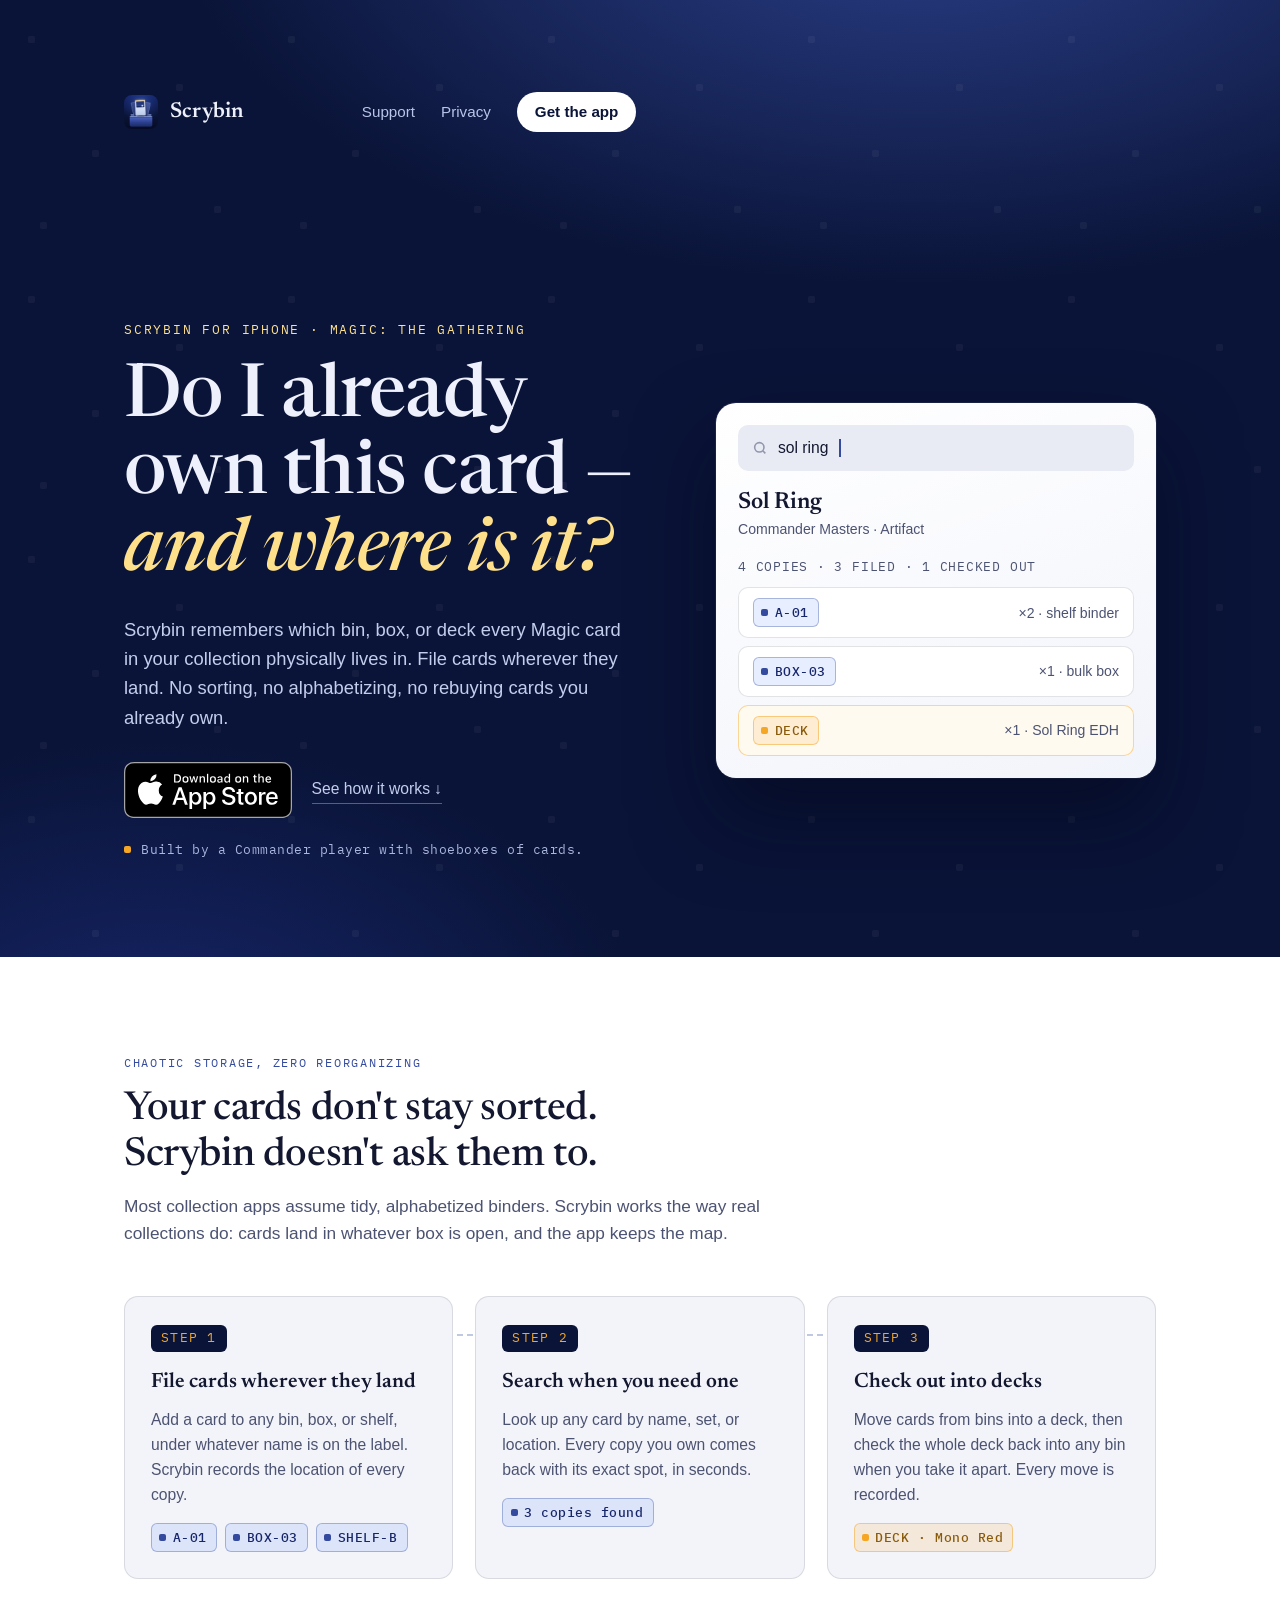
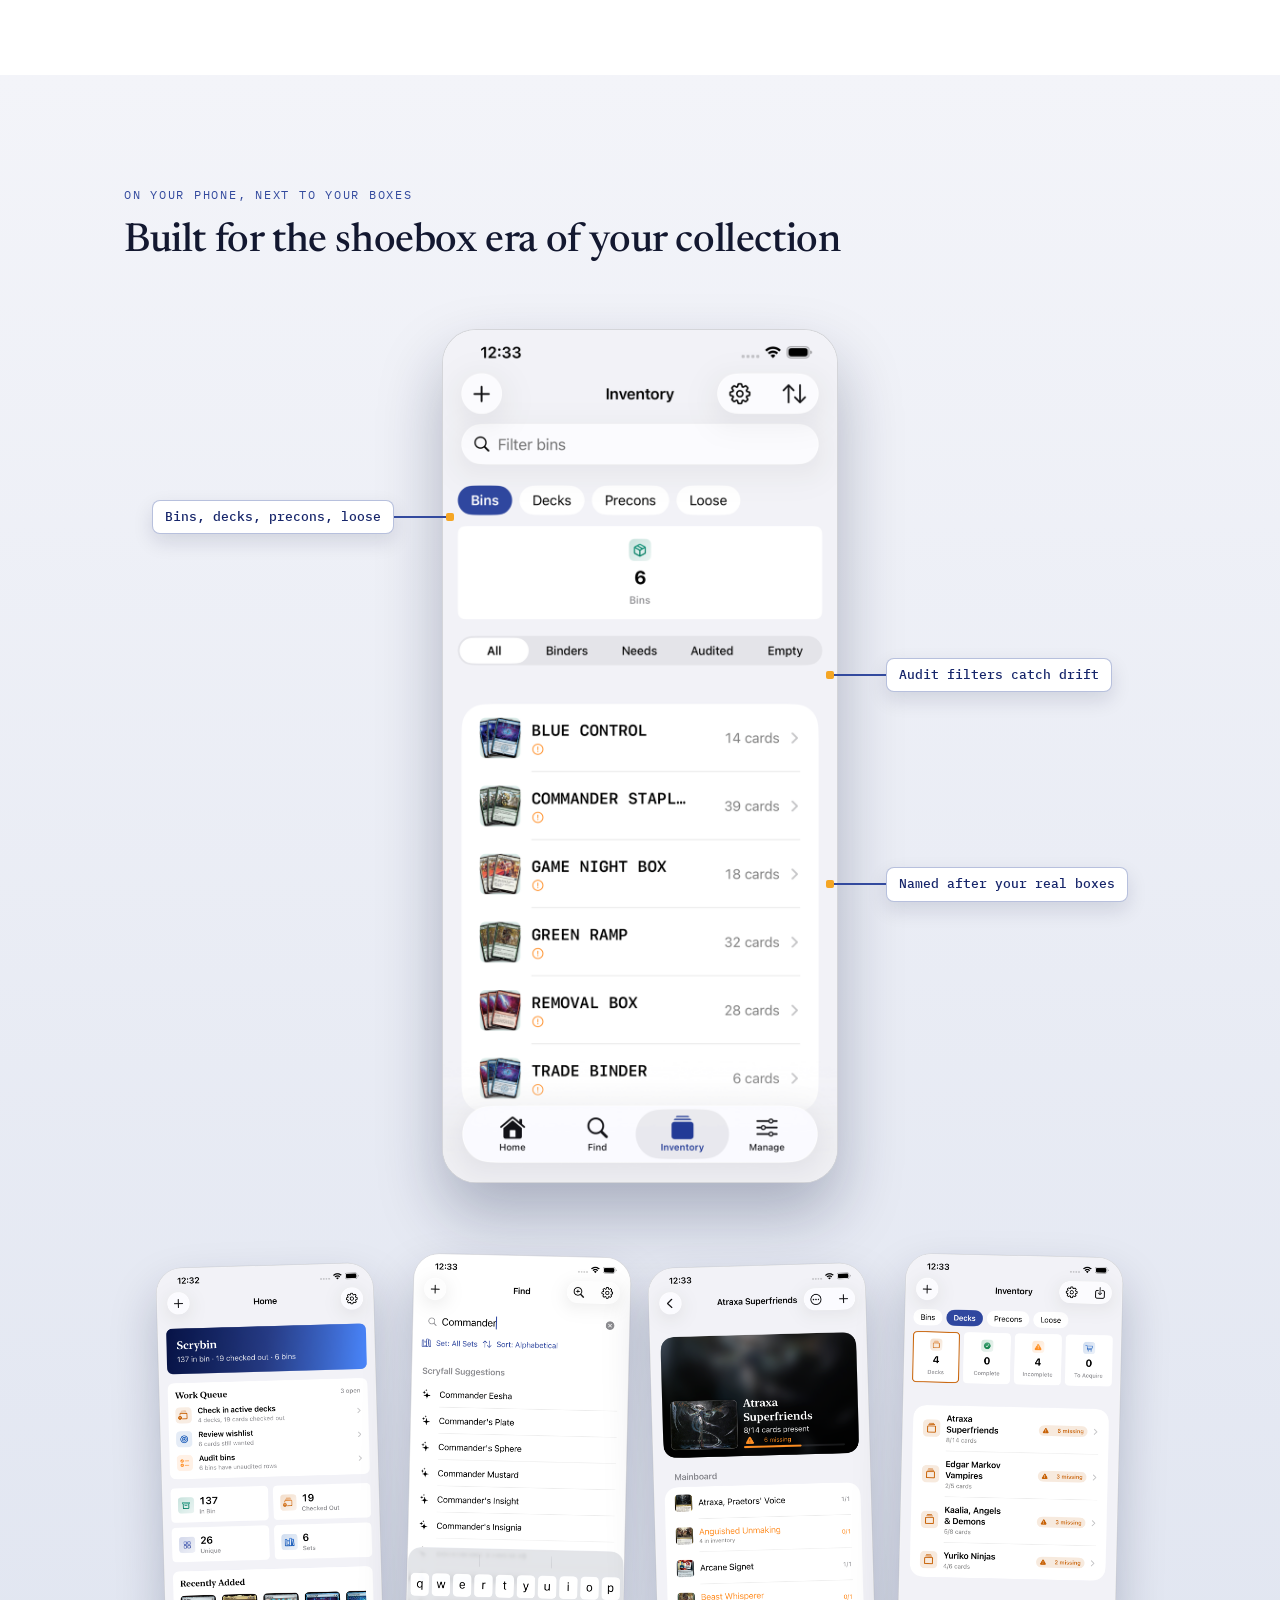
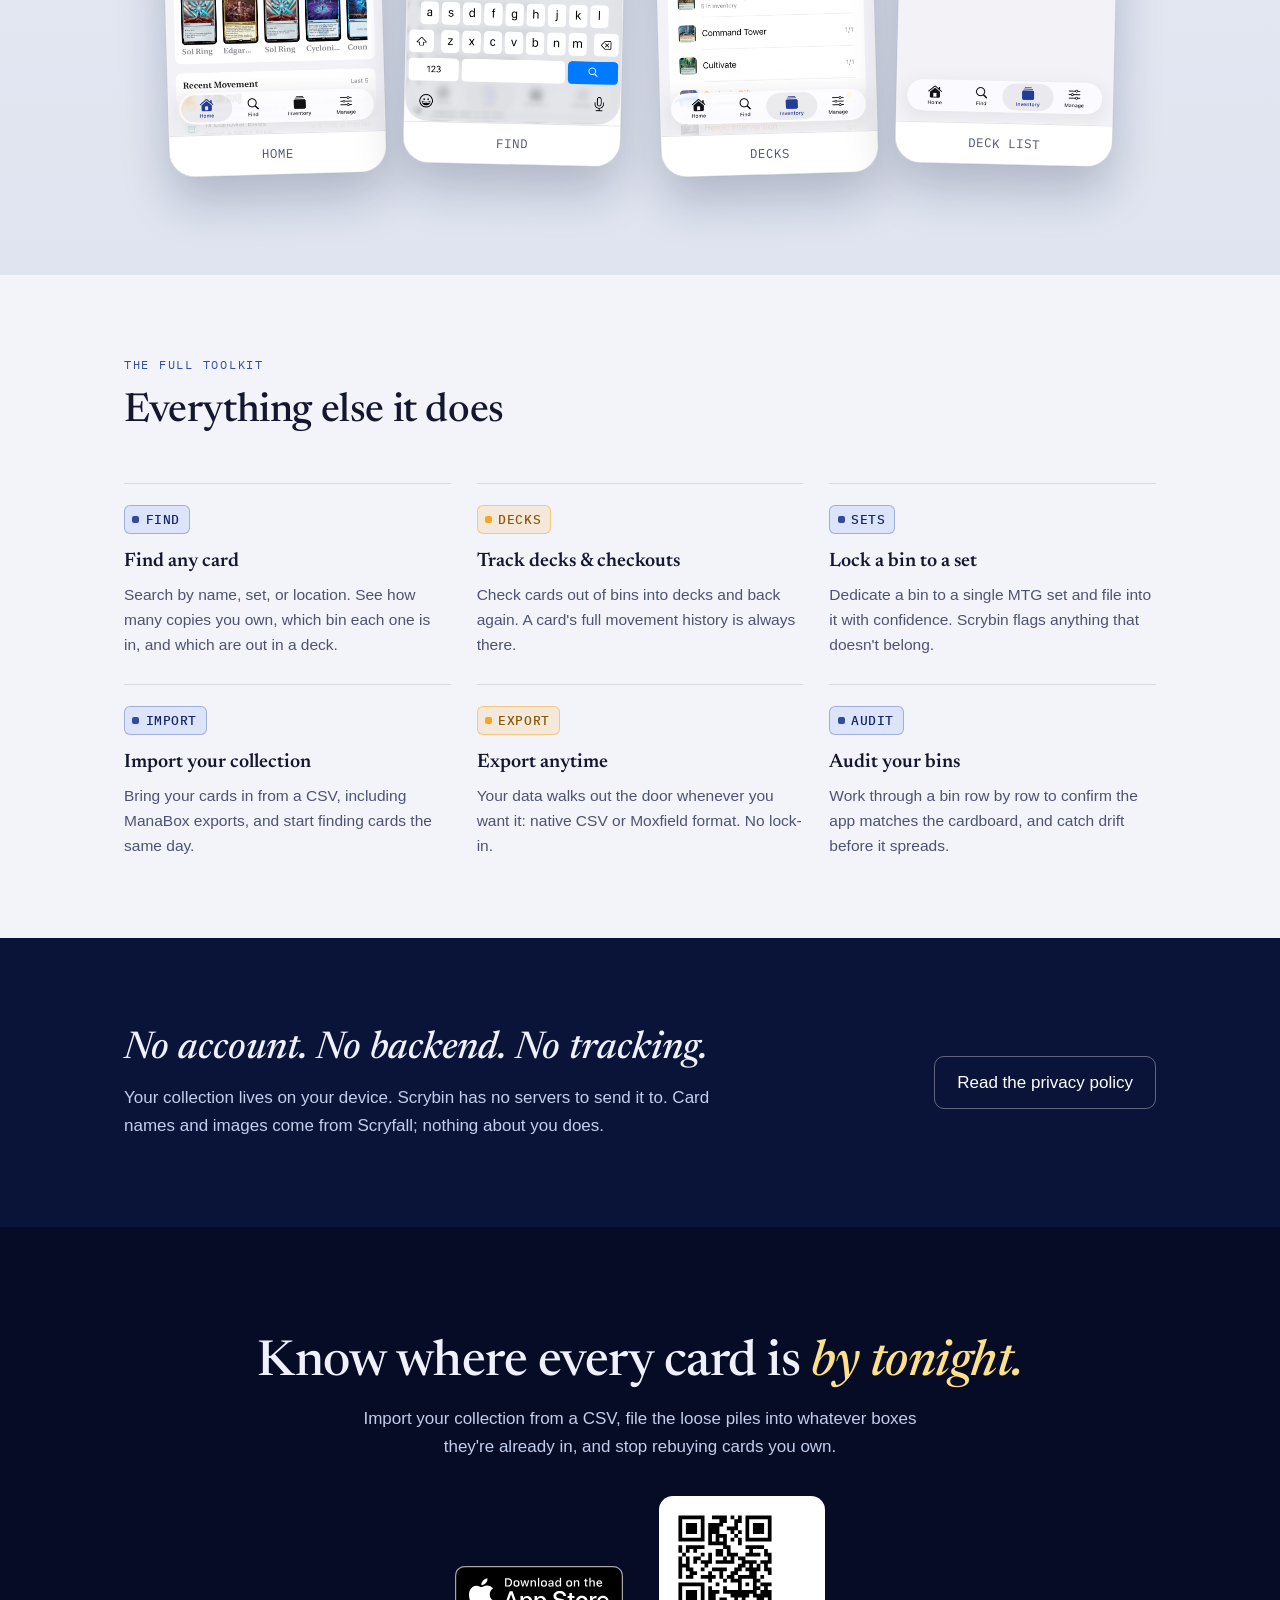
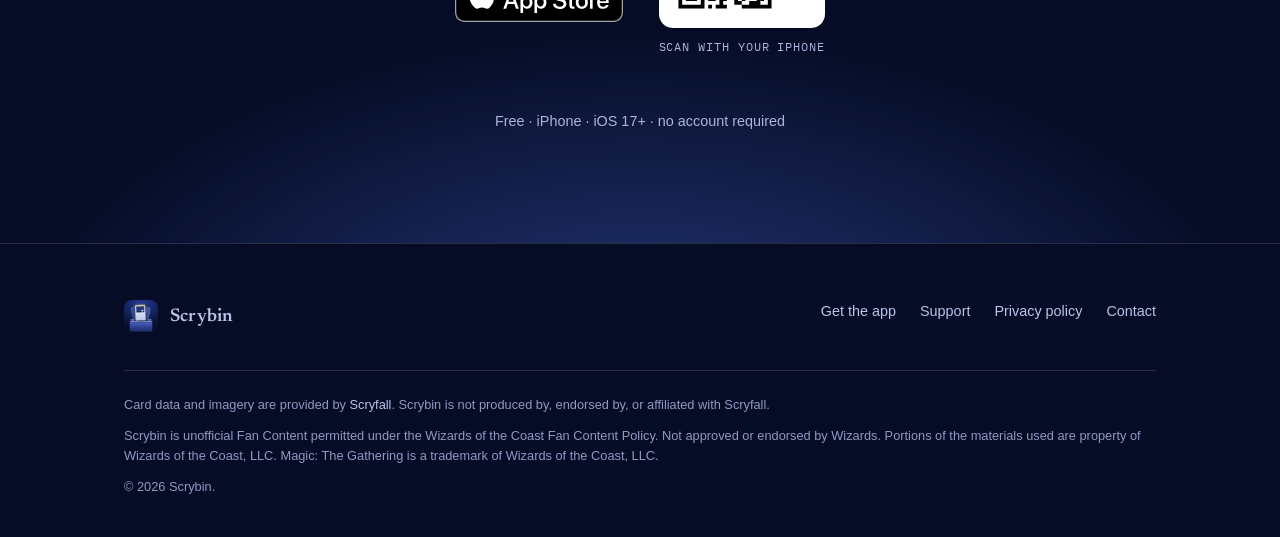
==== index.html @ 84d629f7 "Add Scrybin landing page, support FAQ, and privacy policy Static HTML/CSS Vercel site (cleanUrls). L" ====
<!doctype html>
<html lang="en">
<head>
  <meta charset="utf-8" />
  <meta name="viewport" content="width=device-width, initial-scale=1" />
  <title>Scrybin — Find every MTG card you own</title>
  <meta name="description" content="Scrybin remembers where every Magic: The Gathering card in your collection physically lives — even when your cards don't stay sorted. No account, no tracking." />
  <meta property="og:title" content="Scrybin — Find every MTG card you own" />
  <meta property="og:description" content="Scrybin tracks exactly which bin every Magic card lives in — and which are checked out in your decks." />
  <meta property="og:image" content="https://scrybin.app/assets/og-image.png" />
  <meta property="og:type" content="website" />
  <meta name="twitter:card" content="summary_large_image" />
  <link rel="icon" href="/assets/favicon-64.png" type="image/png" />
  <link rel="apple-touch-icon" href="/assets/apple-touch-icon.png" />
  <link rel="preconnect" href="https://fonts.googleapis.com" />
  <link rel="preconnect" href="https://fonts.gstatic.com" crossorigin />
  <link href="https://fonts.googleapis.com/css2?family=Newsreader:ital,opsz,wght@0,6..72,400..700;1,6..72,400..700&family=IBM+Plex+Mono:wght@500&display=swap" rel="stylesheet" />
  <link rel="stylesheet" href="/styles.css" />
</head>
<body>

<a class="skip-link" href="#main">Skip to content</a>

<header class="site-head hero on-navy">
  <div class="wrap">
    <nav class="nav" aria-label="Main">
      <a class="brand" href="/">
        <img src="/assets/apple-touch-icon.png" alt="" width="34" height="34" />
        <span>Scrybin</span>
      </a>
      <div class="nav-links">
        <a href="/support">Support</a>
        <a href="/privacy">Privacy</a>
        <a class="pill" href="#get">Get the app</a>
      </div>
    </nav>
  </div>

  <div class="wrap">
    <div>
      <p class="eyebrow">Scrybin for iPhone · Magic: The Gathering</p>
      <h1>Do I already own this card — <em>and where is it?</em></h1>
      <p class="lede">
        Scrybin remembers which bin, box, or deck every Magic card in your
        collection physically lives in. File cards wherever they land.
        No sorting, no alphabetizing, no rebuying cards you already own.
      </p>
      <div class="cta-row">
        <!-- TODO: point /app redirect in vercel.json at the real App Store URL once the Scrybin record is live -->
        <a class="appstore-badge" href="/app" aria-label="Download Scrybin on the App Store">
          <img src="/assets/appstore-badge.svg" alt="Download on the App Store" width="168" height="56" />
        </a>
        <a class="btn-ghost" href="#how-title">See how it works ↓</a>
      </div>
      <p class="credibility">Built by a Commander player with shoeboxes of cards.</p>
    </div>

    <div class="answer" role="img" aria-label="Example search result: Sol Ring, 4 copies — 2 in bin A-01, 1 in bin BOX-03, 1 checked out in the deck Sol Ring EDH">
      <div class="searchbar">
        <svg viewBox="0 0 24 24" fill="none" stroke="currentColor" stroke-width="2.4" aria-hidden="true"><circle cx="11" cy="11" r="7"/><path d="m20 20-3.8-3.8"/></svg>
        <span class="q">sol ring</span>
        <span class="caret" aria-hidden="true"></span>
      </div>
      <h2>Sol Ring</h2>
      <p class="setline">Commander Masters · Artifact</p>
      <p class="copies">4 copies · 3 filed · 1 checked out</p>
      <ul>
        <li><span class="chip">A-01</span> <span class="where">×2 · shelf binder</span></li>
        <li><span class="chip">BOX-03</span> <span class="where">×1 · bulk box</span></li>
        <li class="deck"><span class="chip gold">DECK</span> <span class="where">×1 · Sol Ring EDH</span></li>
      </ul>
    </div>
  </div>
</header>

<main id="main">
  <section class="how" aria-labelledby="how-title">
    <div class="wrap">
      <p class="kicker">Chaotic storage, zero reorganizing</p>
      <h2 class="title" id="how-title">Your cards don't stay sorted. Scrybin doesn't ask them to.</h2>
      <p class="section-lede">
        Most collection apps assume tidy, alphabetized binders. Scrybin works the
        way real collections do: cards land in whatever box is open, and the app
        keeps the map.
      </p>
      <div class="steps">
        <div class="step">
          <span class="n">STEP 1</span>
          <h3>File cards wherever they land</h3>
          <p>Add a card to any bin, box, or shelf, under whatever name is on the label. Scrybin records the location of every copy.</p>
          <div class="chips"><span class="chip">A-01</span> <span class="chip">BOX-03</span> <span class="chip">SHELF-B</span></div>
        </div>
        <div class="step">
          <span class="n">STEP 2</span>
          <h3>Search when you need one</h3>
          <p>Look up any card by name, set, or location. Every copy you own comes back with its exact spot, in seconds.</p>
          <div class="chips"><span class="chip">3 copies found</span></div>
        </div>
        <div class="step">
          <span class="n">STEP 3</span>
          <h3>Check out into decks</h3>
          <p>Move cards from bins into a deck, then check the whole deck back into any bin when you take it apart. Every move is recorded.</p>
          <div class="chips"><span class="chip gold">DECK · Mono Red</span></div>
        </div>
      </div>
    </div>
  </section>

  <section class="screens" aria-labelledby="screens-title">
    <div class="wrap">
      <p class="kicker">On your phone, next to your boxes</p>
      <h2 class="title" id="screens-title">Built for the shoebox era of your collection</h2>
      <div class="stage">
        <div class="stage-phone">
          <img src="/assets/screenshots/02-bins.png" alt="Scrybin inventory screen listing bins named Blue Control, Commander Staples, Game Night Box, Green Ramp, Removal Box, and Trade Binder, each with its card count" width="828" height="1791" />
          <div class="callout left" style="top: 20%" aria-hidden="true">
            <span class="tag">Bins, decks, precons, loose</span>
            <span class="line"></span>
          </div>
          <div class="callout right" style="top: 38.5%" aria-hidden="true">
            <span class="line"></span>
            <span class="tag">Audit filters catch drift</span>
          </div>
          <div class="callout right" style="top: 63%" aria-hidden="true">
            <span class="line"></span>
            <span class="tag">Named after your real boxes</span>
          </div>
        </div>
      </div>
      <div class="shelf">
        <figure class="shot">
          <img src="/assets/screenshots/01-home.png" alt="Scrybin home screen showing collection totals, a work queue, and recently added cards" loading="lazy" width="828" height="1791" />
          <figcaption>Home</figcaption>
        </figure>
        <figure class="shot">
          <img src="/assets/screenshots/05-search.png" alt="Card search with instant Scryfall suggestions" loading="lazy" width="828" height="1791" />
          <figcaption>Find</figcaption>
        </figure>
        <figure class="shot">
          <img src="/assets/screenshots/04-deck-detail.png" alt="Deck detail showing which cards are checked out and which are still in bins" loading="lazy" width="828" height="1791" />
          <figcaption>Decks</figcaption>
        </figure>
        <figure class="shot">
          <img src="/assets/screenshots/03-decks.png" alt="Deck list with card counts and completion" loading="lazy" width="828" height="1791" />
          <figcaption>Deck list</figcaption>
        </figure>
      </div>
      <p class="swipe-hint" aria-hidden="true">swipe →</p>
    </div>
  </section>

  <section class="toolkit" aria-labelledby="features-title">
    <div class="wrap">
      <p class="kicker">The full toolkit</p>
      <h2 class="title" id="features-title">Everything else it does</h2>
      <div class="features">
        <div class="feature">
          <span class="chip">FIND</span>
          <h3>Find any card</h3>
          <p>Search by name, set, or location. See how many copies you own, which bin each one is in, and which are out in a deck.</p>
        </div>
        <div class="feature">
          <span class="chip gold">DECKS</span>
          <h3>Track decks &amp; checkouts</h3>
          <p>Check cards out of bins into decks and back again. A card's full movement history is always there.</p>
        </div>
        <div class="feature">
          <span class="chip">SETS</span>
          <h3>Lock a bin to a set</h3>
          <p>Dedicate a bin to a single MTG set and file into it with confidence. Scrybin flags anything that doesn't belong.</p>
        </div>
        <div class="feature">
          <span class="chip">IMPORT</span>
          <h3>Import your collection</h3>
          <p>Bring your cards in from a CSV, including ManaBox exports, and start finding cards the same day.</p>
        </div>
        <div class="feature">
          <span class="chip gold">EXPORT</span>
          <h3>Export anytime</h3>
          <p>Your data walks out the door whenever you want it: native CSV or Moxfield format. No lock-in.</p>
        </div>
        <div class="feature">
          <span class="chip">AUDIT</span>
          <h3>Audit your bins</h3>
          <p>Work through a bin row by row to confirm the app matches the cardboard, and catch drift before it spreads.</p>
        </div>
      </div>
    </div>
  </section>

  <section class="privacy-band on-navy" aria-labelledby="privacy-title">
    <div class="wrap inner">
      <div>
        <h2 id="privacy-title">No account. No backend. No tracking.</h2>
        <p>
          Your collection lives on your device. Scrybin has no servers to send it
          to. Card names and images come from Scryfall; nothing about you does.
        </p>
      </div>
      <a class="button" href="/privacy">Read the privacy policy</a>
    </div>
  </section>

  <section class="get on-navy" id="get" aria-labelledby="get-title">
    <div class="wrap">
      <h2 id="get-title">Know where every card is <em>by tonight.</em></h2>
      <p>Import your collection from a CSV, file the loose piles into whatever boxes they're already in, and stop rebuying cards you own.</p>
      <div class="actions">
        <a class="appstore-badge" href="/app" aria-label="Download Scrybin on the App Store">
          <img src="/assets/appstore-badge.svg" alt="Download on the App Store" width="168" height="56" />
        </a>
        <div class="qr-wrap">
          <div class="qr"><img src="/assets/qr-app.svg" alt="QR code linking to Scrybin on the App Store" width="108" height="108" /></div>
          <p class="qr-caption">Scan with your iPhone</p>
        </div>
      </div>
      <span class="cta-note">Free · iPhone · iOS&nbsp;17+ · no account required</span>
    </div>
  </section>
</main>

<footer class="site-foot">
  <div class="wrap">
    <div class="cols">
      <a class="brand" href="/">
        <img src="/assets/apple-touch-icon.png" alt="" width="28" height="28" />
        <span>Scrybin</span>
      </a>
      <nav aria-label="Footer">
        <a href="#get">Get the app</a>
        <a href="/support">Support</a>
        <a href="/privacy">Privacy policy</a>
        <a href="mailto:solomon@devsdecide.com">Contact</a>
      </nav>
    </div>
    <div class="fineprint">
      <p>Card data and imagery are provided by <a href="https://scryfall.com">Scryfall</a>. Scrybin is not produced by, endorsed by, or affiliated with Scryfall.</p>
      <p>Scrybin is unofficial Fan Content permitted under the Wizards of the Coast Fan Content Policy. Not approved or endorsed by Wizards. Portions of the materials used are property of Wizards of the Coast, LLC. Magic: The Gathering is a trademark of Wizards of the Coast, LLC.</p>
      <p>© 2026 Scrybin.</p>
    </div>
  </div>
</footer>

</body>
</html>
---- styles.css ----
/* Scrybin — scrybin.app
   Palette from the app's ChaosTheme.Brand: navy field, indigo→glow sweep, one gold accent. */

:root {
  --navy: #0a1438;
  --navy-deep: #060c26;
  --indigo: #17266b;
  --blue: #334a9e;
  --glow: #4d87ff;
  --gold: #f5a624;
  --gold-light: #ffe08a;
  --paper: #f3f4f9;
  --card: #ffffff;
  --ink: #131830;
  --ink-soft: #4c5372;
  --hairline: rgba(19, 24, 48, 0.12);
  --hairline-light: rgba(255, 255, 255, 0.14);

  --serif: "Newsreader", "New York", ui-serif, Georgia, serif;
  --sans: -apple-system, BlinkMacSystemFont, "SF Pro Text", "Segoe UI", Roboto, Helvetica, Arial, sans-serif;
  --mono: "IBM Plex Mono", ui-monospace, "SF Mono", Menlo, monospace;

  --radius: 14px;
  --max: 1080px;
}

* { margin: 0; padding: 0; box-sizing: border-box; }

html { scroll-behavior: smooth; }

body {
  font-family: var(--sans);
  color: var(--ink);
  background: var(--paper);
  line-height: 1.6;
  font-size: 17px;
  -webkit-font-smoothing: antialiased;
  text-rendering: optimizeLegibility;
}

img { max-width: 100%; display: block; }

a { color: var(--blue); text-decoration-thickness: 1px; text-underline-offset: 3px; }
a:hover { color: var(--indigo); }

:focus-visible {
  outline: 3px solid var(--glow);
  outline-offset: 2px;
  border-radius: 4px;
}

.wrap { max-width: var(--max); margin: 0 auto; padding: 0 24px; }

.skip-link {
  position: absolute;
  left: -9999px;
  top: 12px;
  z-index: 100;
  background: #fff;
  color: var(--navy);
  padding: 10px 18px;
  border-radius: 8px;
  font-weight: 600;
}
.skip-link:focus { left: 12px; }

/* ---------- The bin chip: Scrybin's signature mark ---------- */

.chip {
  display: inline-flex;
  align-items: center;
  gap: 0.5em;
  font-family: var(--mono);
  font-size: 0.82rem;
  font-weight: 500;
  letter-spacing: 0.04em;
  padding: 0.22em 0.7em 0.22em 0.55em;
  border-radius: 6px;
  background: rgba(77, 135, 255, 0.14);
  color: var(--indigo);
  border: 1px solid rgba(51, 74, 158, 0.35);
  white-space: nowrap;
}
.chip::before {
  content: "";
  width: 7px; height: 7px;
  border-radius: 2px;
  background: var(--blue);
  flex: none;
}
.chip.gold {
  background: rgba(245, 166, 36, 0.14);
  color: #8a5a0a;
  border-color: rgba(245, 166, 36, 0.5);
}
.chip.gold::before { background: var(--gold); }

.on-navy .chip {
  background: rgba(77, 135, 255, 0.18);
  color: #c7d7ff;
  border-color: rgba(122, 160, 255, 0.4);
}
.on-navy .chip::before { background: var(--glow); }
.on-navy .chip.gold {
  background: rgba(245, 166, 36, 0.16);
  color: var(--gold-light);
  border-color: rgba(245, 166, 36, 0.45);
}
.on-navy .chip.gold::before { background: var(--gold); }

/* The answer card is a light surface inside the navy hero — restore the light-surface chip variant */
.answer .chip {
  background: rgba(77, 135, 255, 0.14);
  color: var(--indigo);
  border-color: rgba(51, 74, 158, 0.35);
}
.answer .chip::before { background: var(--blue); }
.answer .chip.gold {
  background: rgba(245, 166, 36, 0.14);
  color: #8a5a0a;
  border-color: rgba(245, 166, 36, 0.5);
}
.answer .chip.gold::before { background: var(--gold); }

/* ---------- Header / nav ---------- */

.site-head {
  background: var(--navy);
  color: #eef1fb;
}
.site-head .nav {
  display: flex;
  align-items: center;
  justify-content: space-between;
  padding: 20px 0;
}
.brand {
  display: inline-flex;
  align-items: center;
  gap: 12px;
  text-decoration: none;
  color: #eef1fb;
}
.brand img { width: 34px; height: 34px; border-radius: 8px; }
.brand span {
  font-family: var(--serif);
  font-size: 1.35rem;
  font-weight: 600;
  letter-spacing: 0.01em;
}
.nav-links { display: flex; gap: 26px; align-items: center; }
.nav-links a {
  color: #b9c4e8;
  text-decoration: none;
  font-size: 0.95rem;
}
.nav-links a:hover, .nav-links a[aria-current="page"] { color: #ffffff; }
.nav-links a.pill {
  color: var(--navy);
  background: #fff;
  padding: 8px 18px;
  border-radius: 999px;
  font-weight: 600;
  transition: transform 0.15s ease;
}
.nav-links a.pill:hover { color: var(--navy); transform: translateY(-1px); }

/* ---------- Hero ---------- */

.hero {
  /* the icon's chip-mark scattered as a faint field, denser toward the answer card */
  background-image:
    url("data:image/svg+xml,%3Csvg xmlns='http://www.w3.org/2000/svg' width='260' height='260'%3E%3Cg fill='%23ffffff' fill-opacity='0.045'%3E%3Crect x='28' y='36' width='7' height='7' rx='2'/%3E%3Crect x='176' y='84' width='7' height='7' rx='2'/%3E%3Crect x='92' y='150' width='7' height='7' rx='2'/%3E%3Crect x='214' y='206' width='7' height='7' rx='2'/%3E%3Crect x='40' y='222' width='7' height='7' rx='2'/%3E%3C/g%3E%3C/svg%3E"),
    radial-gradient(1100px 560px at 72% -10%, rgba(51, 74, 158, 0.8), transparent 68%),
    radial-gradient(700px 420px at 12% 108%, rgba(23, 38, 107, 0.9), transparent 70%);
  background-color: var(--navy);
  color: #eef1fb;
  overflow: hidden;
  position: relative;
}
.hero .wrap {
  display: grid;
  grid-template-columns: minmax(0, 1.05fr) minmax(0, 0.95fr);
  gap: 56px;
  align-items: center;
  padding-top: 72px;
  padding-bottom: 96px;
}

.hero .eyebrow {
  font-family: var(--mono);
  font-size: 0.8rem;
  letter-spacing: 0.14em;
  text-transform: uppercase;
  color: var(--gold-light);
  margin-bottom: 20px;
}
.hero h1 {
  font-family: var(--serif);
  font-weight: 500;
  font-size: clamp(2.6rem, 5.8vw, 4.6rem);
  line-height: 1.05;
  letter-spacing: -0.01em;
  margin-bottom: 22px;
  text-wrap: balance;
}
.hero h1 em {
  font-style: italic;
  color: var(--gold-light);
}
.hero .lede {
  font-size: 1.15rem;
  color: #c3cdec;
  max-width: 34em;
  margin-bottom: 30px;
}
.hero .cta-row { display: flex; align-items: center; gap: 20px; flex-wrap: wrap; }

.appstore-badge { display: inline-block; line-height: 0; }
.appstore-badge img {
  height: 56px;
  width: auto;
  transition: transform 0.15s ease;
}
.appstore-badge:hover img { transform: translateY(-1px); }

.btn-ghost {
  color: #c3cdec;
  text-decoration: none;
  font-size: 0.98rem;
  border-bottom: 1px solid rgba(195, 205, 236, 0.4);
  padding-bottom: 2px;
}
.btn-ghost:hover { color: #fff; border-bottom-color: #fff; }

.cta-note { font-size: 0.9rem; color: #aab6dd; }
.credibility {
  font-family: var(--mono);
  font-size: 0.8rem;
  letter-spacing: 0.04em;
  color: #aab6dd;
  margin-top: 22px;
}
.credibility::before {
  content: "";
  display: inline-block;
  width: 7px; height: 7px;
  border-radius: 2px;
  background: var(--gold);
  margin-right: 10px;
  vertical-align: 1px;
}

/* The answer card — a search result, the app's one job made literal */

.answer {
  background: linear-gradient(160deg, #ffffff, #f2f4fb);
  color: var(--ink);
  border-radius: 20px;
  padding: 22px;
  box-shadow:
    0 40px 80px rgba(4, 8, 28, 0.55),
    0 0 0 1px rgba(255, 255, 255, 0.08);
  max-width: 440px;
  justify-self: end;
  width: 100%;
}
.answer .searchbar {
  display: flex;
  align-items: center;
  gap: 10px;
  background: #e8ebf4;
  border-radius: 10px;
  padding: 10px 14px;
  font-size: 0.98rem;
  color: var(--ink-soft);
  margin-bottom: 18px;
}
.answer .searchbar svg { width: 16px; height: 16px; flex: none; opacity: 0.55; }
.answer .searchbar .q { color: var(--ink); font-weight: 500; }
.answer .searchbar .caret {
  width: 2px; height: 1.1em;
  background: var(--blue);
}

.answer h2 {
  font-family: var(--serif);
  font-size: 1.45rem;
  font-weight: 600;
  line-height: 1.2;
}
.answer .setline {
  font-size: 0.88rem;
  color: var(--ink-soft);
  margin: 2px 0 16px;
}
.answer .copies {
  font-family: var(--mono);
  font-size: 0.8rem;
  letter-spacing: 0.06em;
  text-transform: uppercase;
  color: var(--ink-soft);
  margin-bottom: 10px;
}
.answer ul { list-style: none; display: grid; gap: 8px; }
.answer li {
  display: flex;
  align-items: center;
  justify-content: space-between;
  gap: 12px;
  background: #ffffff;
  border: 1px solid var(--hairline);
  border-radius: 10px;
  padding: 10px 14px;
  font-size: 0.95rem;
}
.answer li .where { color: var(--ink-soft); font-size: 0.88rem; }
.answer li.deck { border-color: rgba(245, 166, 36, 0.45); background: #fffaf0; }

/* the 2-second demo: type the query, then the results settle in */
@media (prefers-reduced-motion: no-preference) {
  .answer .searchbar .q {
    display: inline-block;
    overflow: hidden;
    white-space: nowrap;
    max-width: 8ch;
    animation: type 0.8s steps(8) 0.2s both;
  }
  @keyframes type { from { max-width: 0; } to { max-width: 8ch; } }

  .answer .searchbar .caret { animation: blink 1.1s steps(1) infinite; }
  @keyframes blink { 50% { opacity: 0; } }

  .answer > h2, .answer > .setline, .answer > .copies {
    opacity: 0;
    animation: settle 0.4s ease 1s forwards;
  }
  .answer li {
    opacity: 0;
    transform: translateY(10px);
    animation: settle 0.5s ease forwards;
  }
  .answer li:nth-child(1) { animation-delay: 1.15s; }
  .answer li:nth-child(2) { animation-delay: 1.3s; }
  .answer li:nth-child(3) { animation-delay: 1.45s; }
  @keyframes settle { to { opacity: 1; transform: none; } }
}

/* ---------- Sections ---------- */

section { padding: 88px 0; }

.kicker {
  font-family: var(--mono);
  font-size: 0.78rem;
  letter-spacing: 0.14em;
  text-transform: uppercase;
  color: var(--blue);
  margin-bottom: 14px;
}
h2.title {
  font-family: var(--serif);
  font-weight: 500;
  font-size: clamp(1.8rem, 3.6vw, 2.5rem);
  line-height: 1.15;
  letter-spacing: -0.01em;
  max-width: 22em;
  text-wrap: balance;
}
.section-lede {
  margin-top: 14px;
  color: var(--ink-soft);
  max-width: 38em;
  font-size: 1.08rem;
}

/* How it works — a real sequence, so it earns its numbers */

.how { background: #ffffff; padding: 96px 0; }

.steps {
  display: grid;
  grid-template-columns: repeat(3, 1fr);
  gap: 22px;
  margin-top: 48px;
  position: relative;
}
/* the thread that connects the sequence */
.steps::before {
  content: "";
  position: absolute;
  top: 38px;
  left: 8%;
  right: 8%;
  border-top: 2px dashed rgba(51, 74, 158, 0.3);
}
.step {
  background: var(--paper);
  border: 1px solid var(--hairline);
  border-radius: var(--radius);
  padding: 26px;
  position: relative;
}
.step .n {
  font-family: var(--mono);
  font-size: 0.8rem;
  color: var(--gold);
  letter-spacing: 0.1em;
  display: inline-block;
  margin-bottom: 14px;
  background: var(--navy);
  padding: 3px 10px;
  border-radius: 6px;
}
.step h3 {
  font-family: var(--serif);
  font-size: 1.3rem;
  font-weight: 600;
  margin-bottom: 8px;
}
.step p { color: var(--ink-soft); font-size: 0.98rem; }
.step .chips { display: flex; gap: 8px; flex-wrap: wrap; margin-top: 16px; }

/* Screens — one legible, annotated proof shot; the rest strewn like a real table */

.screens {
  background: linear-gradient(180deg, var(--paper), #dfe4f0);
  padding: 110px 0;
}

.stage {
  display: flex;
  justify-content: center;
  margin-top: 64px;
}
.stage-phone {
  position: relative;
  width: 396px;
  max-width: 100%;
  flex: none;
}
.stage-phone > img {
  width: 100%;
  height: auto;
  border-radius: 34px;
  border: 1px solid rgba(19, 24, 48, 0.18);
  box-shadow: 0 32px 64px rgba(10, 20, 56, 0.28);
  background: #fff;
}
.callout {
  position: absolute;
  display: flex;
  align-items: center;
  font-family: var(--mono);
  font-size: 0.8rem;
  font-weight: 500;
  color: var(--indigo);
  white-space: nowrap;
}
.callout .line {
  width: 56px;
  border-top: 2px solid var(--blue);
  position: relative;
  flex: none;
}
.callout .line::before {
  content: "";
  position: absolute;
  top: -5px;
  width: 8px; height: 8px;
  border-radius: 2px;
  background: var(--gold);
}
.callout .tag {
  background: #fff;
  border: 1px solid rgba(51, 74, 158, 0.35);
  border-radius: 8px;
  padding: 6px 12px;
  box-shadow: 0 8px 20px rgba(10, 20, 56, 0.12);
}
.callout.left { right: 100%; margin-right: -8px; flex-direction: row; }
.callout.left .line { order: 2; }
.callout.left .line::before { right: -4px; }
.callout.left .tag { order: 1; }
.callout.right { left: 100%; margin-left: -8px; }
.callout.right .line::before { left: -4px; }

.shelf {
  display: flex;
  gap: 28px;
  margin-top: 72px;
  justify-content: center;
  align-items: flex-start;
}
.shot {
  flex: 0 0 auto;
  width: 218px;
  border-radius: 26px;
  overflow: hidden;
  border: 1px solid rgba(19, 24, 48, 0.15);
  box-shadow: 0 24px 48px rgba(10, 20, 56, 0.22);
  background: #fff;
  transition: transform 0.25s ease;
}
.shot img { width: 100%; height: auto; }
.shot:nth-child(odd) { transform: rotate(-1.6deg) translateY(10px); }
.shot:nth-child(even) { transform: rotate(1.3deg); }
.shot:hover { transform: rotate(0deg) translateY(-6px); }
.shot figcaption {
  font-family: var(--mono);
  font-size: 0.78rem;
  letter-spacing: 0.08em;
  text-transform: uppercase;
  color: var(--ink-soft);
  text-align: center;
  padding: 10px 8px;
  background: #fff;
  border-top: 1px solid var(--hairline);
}
.swipe-hint { display: none; }

/* Features */

.toolkit { padding: 80px 0; }

.features {
  display: grid;
  grid-template-columns: repeat(3, 1fr);
  gap: 26px;
  margin-top: 48px;
}
.feature {
  border-top: 1px solid var(--hairline);
  padding-top: 20px;
}
.feature .chip { margin-bottom: 12px; }
.feature h3 {
  font-family: var(--serif);
  font-size: 1.22rem;
  font-weight: 600;
  margin-bottom: 6px;
}
.feature p { color: var(--ink-soft); font-size: 0.97rem; }

/* Privacy band */

.privacy-band {
  background: var(--navy);
  color: #eef1fb;
}
.privacy-band .inner {
  display: grid;
  grid-template-columns: minmax(0, 1fr) auto;
  gap: 40px;
  align-items: center;
}
.privacy-band h2 {
  font-family: var(--serif);
  font-style: italic;
  font-weight: 500;
  font-size: clamp(1.7rem, 3.4vw, 2.4rem);
  line-height: 1.2;
  margin-bottom: 12px;
}
.privacy-band p { color: #c3cdec; max-width: 36em; }
.privacy-band a.button {
  display: inline-block;
  border: 1px solid rgba(255, 255, 255, 0.35);
  color: #fff;
  text-decoration: none;
  padding: 12px 22px;
  border-radius: 10px;
  font-weight: 500;
  transition: background 0.15s ease;
  white-space: nowrap;
}
.privacy-band a.button:hover { background: rgba(255, 255, 255, 0.1); color: #fff; }

/* Closing conversion section */

.get {
  background:
    radial-gradient(900px 480px at 50% 120%, rgba(51, 74, 158, 0.7), transparent 70%),
    var(--navy-deep);
  color: #eef1fb;
  text-align: center;
  padding: 110px 0;
}
.get h2 {
  font-family: var(--serif);
  font-weight: 500;
  font-size: clamp(2rem, 4.4vw, 3.1rem);
  line-height: 1.1;
  letter-spacing: -0.01em;
  text-wrap: balance;
  margin: 0 auto 14px;
  max-width: 18em;
}
.get h2 em { font-style: italic; color: var(--gold-light); }
.get p { color: #c3cdec; max-width: 34em; margin: 0 auto 36px; }
.get .actions {
  display: flex;
  justify-content: center;
  align-items: center;
  gap: 36px;
}
.get .qr {
  background: #fff;
  border-radius: 14px;
  padding: 12px;
  line-height: 0;
}
.get .qr img { width: 108px; height: 108px; }
.get .qr-caption {
  font-family: var(--mono);
  font-size: 0.72rem;
  letter-spacing: 0.08em;
  text-transform: uppercase;
  color: #aab6dd;
  margin-top: 10px;
}
.get .cta-note { display: block; margin-top: 18px; }

/* ---------- Footer ---------- */

.site-foot {
  background: var(--navy-deep);
  border-top: 1px solid var(--hairline-light);
  color: #aab6dd;
  padding: 56px 0 40px;
  font-size: 0.9rem;
}
.site-foot .cols {
  display: flex;
  justify-content: space-between;
  gap: 32px;
  flex-wrap: wrap;
  margin-bottom: 36px;
}
.site-foot .brand span { font-size: 1.15rem; }
.site-foot nav { display: flex; gap: 24px; flex-wrap: wrap; }
.site-foot a { color: #b9c4e8; text-decoration: none; }
.site-foot a:hover { color: #fff; text-decoration: underline; }
.fineprint {
  border-top: 1px solid var(--hairline-light);
  padding-top: 24px;
  display: grid;
  gap: 10px;
  font-size: 0.8rem;
  line-height: 1.6;
  color: #8e9ac2;
}

/* ---------- Doc pages (support, privacy) ---------- */

.doc-head { padding: 56px 0 48px; }
.doc-head h1 {
  font-family: var(--serif);
  font-weight: 500;
  font-size: clamp(2rem, 4.5vw, 2.9rem);
  letter-spacing: -0.01em;
}
.doc-head .meta {
  font-family: var(--mono);
  font-size: 0.8rem;
  letter-spacing: 0.1em;
  text-transform: uppercase;
  color: #b9c4e8;
  margin-top: 12px;
}
.doc-body { padding: 56px 0 88px; }
.doc-body .prose { max-width: 42em; }
.prose h2 {
  font-family: var(--serif);
  font-weight: 600;
  font-size: 1.5rem;
  margin: 44px 0 12px;
}
.prose h2:first-child { margin-top: 0; }
.prose h3 {
  font-family: var(--serif);
  font-weight: 600;
  font-size: 1.15rem;
  margin: 28px 0 8px;
}
.prose p { margin-bottom: 14px; }
.prose ul { margin: 0 0 14px 1.2em; }
.prose li { margin-bottom: 6px; }
.prose .callout-box {
  background: var(--card);
  border: 1px solid var(--hairline);
  border-left: 3px solid var(--gold);
  border-radius: 10px;
  padding: 18px 20px;
  margin: 20px 0;
}
.prose code {
  font-family: var(--mono);
  font-size: 0.88em;
  background: rgba(51, 74, 158, 0.1);
  padding: 0.1em 0.4em;
  border-radius: 5px;
}

/* FAQ */
details.faq {
  background: var(--card);
  border: 1px solid var(--hairline);
  border-radius: 12px;
  padding: 0;
  margin-bottom: 12px;
  max-width: 46em;
}
details.faq summary {
  cursor: pointer;
  font-weight: 600;
  font-family: var(--serif);
  font-size: 1.12rem;
  padding: 18px 22px;
  list-style: none;
  display: flex;
  justify-content: space-between;
  align-items: center;
  gap: 16px;
}
details.faq summary::-webkit-details-marker { display: none; }
details.faq summary::after {
  content: "+";
  font-family: var(--mono);
  color: var(--blue);
  font-size: 1.2rem;
  flex: none;
}
details.faq[open] summary::after { content: "–"; }
details.faq .a { padding: 0 22px 20px; color: var(--ink-soft); }
details.faq .a p { margin-bottom: 10px; }
details.faq .a p:last-child { margin-bottom: 0; }

/* ---------- Responsive ---------- */

@media (max-width: 1220px) {
  /* not enough side room for both callout rails */
  .callout.left { right: auto; left: 100%; margin-left: -8px; flex-direction: row; }
  .callout.left .line { order: 0; }
  .callout.left .line::before { left: -4px; right: auto; }
  .callout.left .tag { order: 1; }
}

@media (max-width: 900px) {
  .hero .wrap { grid-template-columns: 1fr; gap: 44px; padding-top: 52px; padding-bottom: 64px; }
  .answer { justify-self: start; }
  .steps { grid-template-columns: 1fr; gap: 16px; }
  .steps::before {
    top: 24px;
    bottom: 24px;
    left: 30px;
    right: auto;
    border-top: none;
    border-left: 2px dashed rgba(51, 74, 158, 0.3);
  }
  .step { margin-left: 60px; }
  .step .n { position: absolute; left: -60px; top: 22px; }
  .features { grid-template-columns: 1fr 1fr; }
  .callout { display: none; }
  .shelf {
    overflow-x: auto;
    justify-content: flex-start;
    padding: 8px 24px 24px;
    margin-left: -24px;
    margin-right: -24px;
    scroll-snap-type: x mandatory;
    -webkit-mask-image: linear-gradient(to right, black 88%, transparent);
            mask-image: linear-gradient(to right, black 88%, transparent);
  }
  .shot { scroll-snap-align: center; }
  .swipe-hint {
    display: block;
    font-family: var(--mono);
    font-size: 0.78rem;
    letter-spacing: 0.1em;
    text-transform: uppercase;
    color: var(--ink-soft);
    text-align: center;
    margin-top: 4px;
  }
  .privacy-band .inner { grid-template-columns: 1fr; gap: 24px; }
  .get .actions { flex-direction: column; gap: 28px; }
  .get .qr-wrap { display: none; }
}

@media (max-width: 560px) {
  section { padding: 64px 0; }
  .how { padding: 72px 0; }
  .screens { padding: 72px 0; }
  .hero h1 { margin-bottom: 16px; }
  .hero .lede { font-size: 1.05rem; margin-bottom: 24px; }
  .hero .cta-row { gap: 14px; }
  .appstore-badge { width: 100%; text-align: center; }
  .appstore-badge img { height: 60px; margin: 0 auto; }
  .features { grid-template-columns: 1fr; }
  .nav-links { gap: 14px; }
  .nav-links a.pill { padding: 7px 14px; }
  .site-head .nav { gap: 12px; }
  .brand { gap: 9px; }
  .brand img { width: 30px; height: 30px; }
  .brand span { font-size: 1.2rem; }
  .site-foot .cols { flex-direction: column; }
}
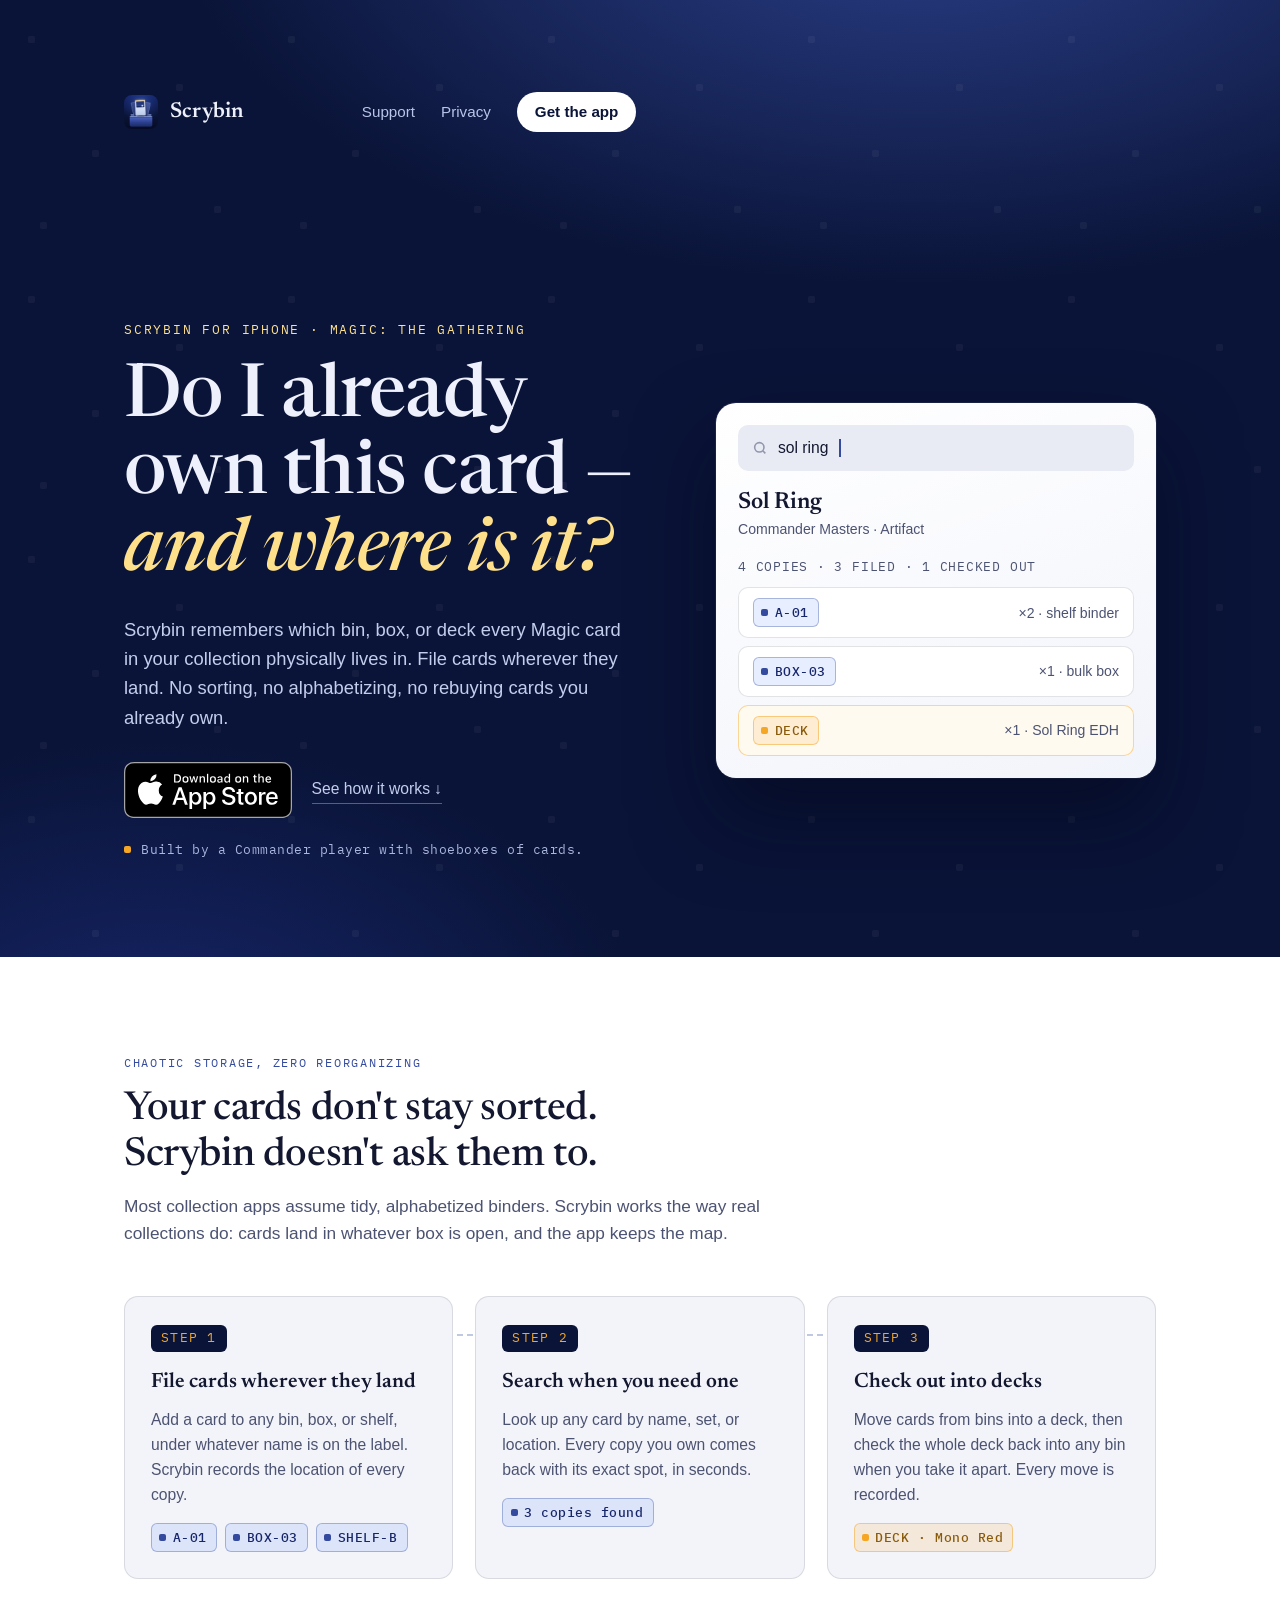
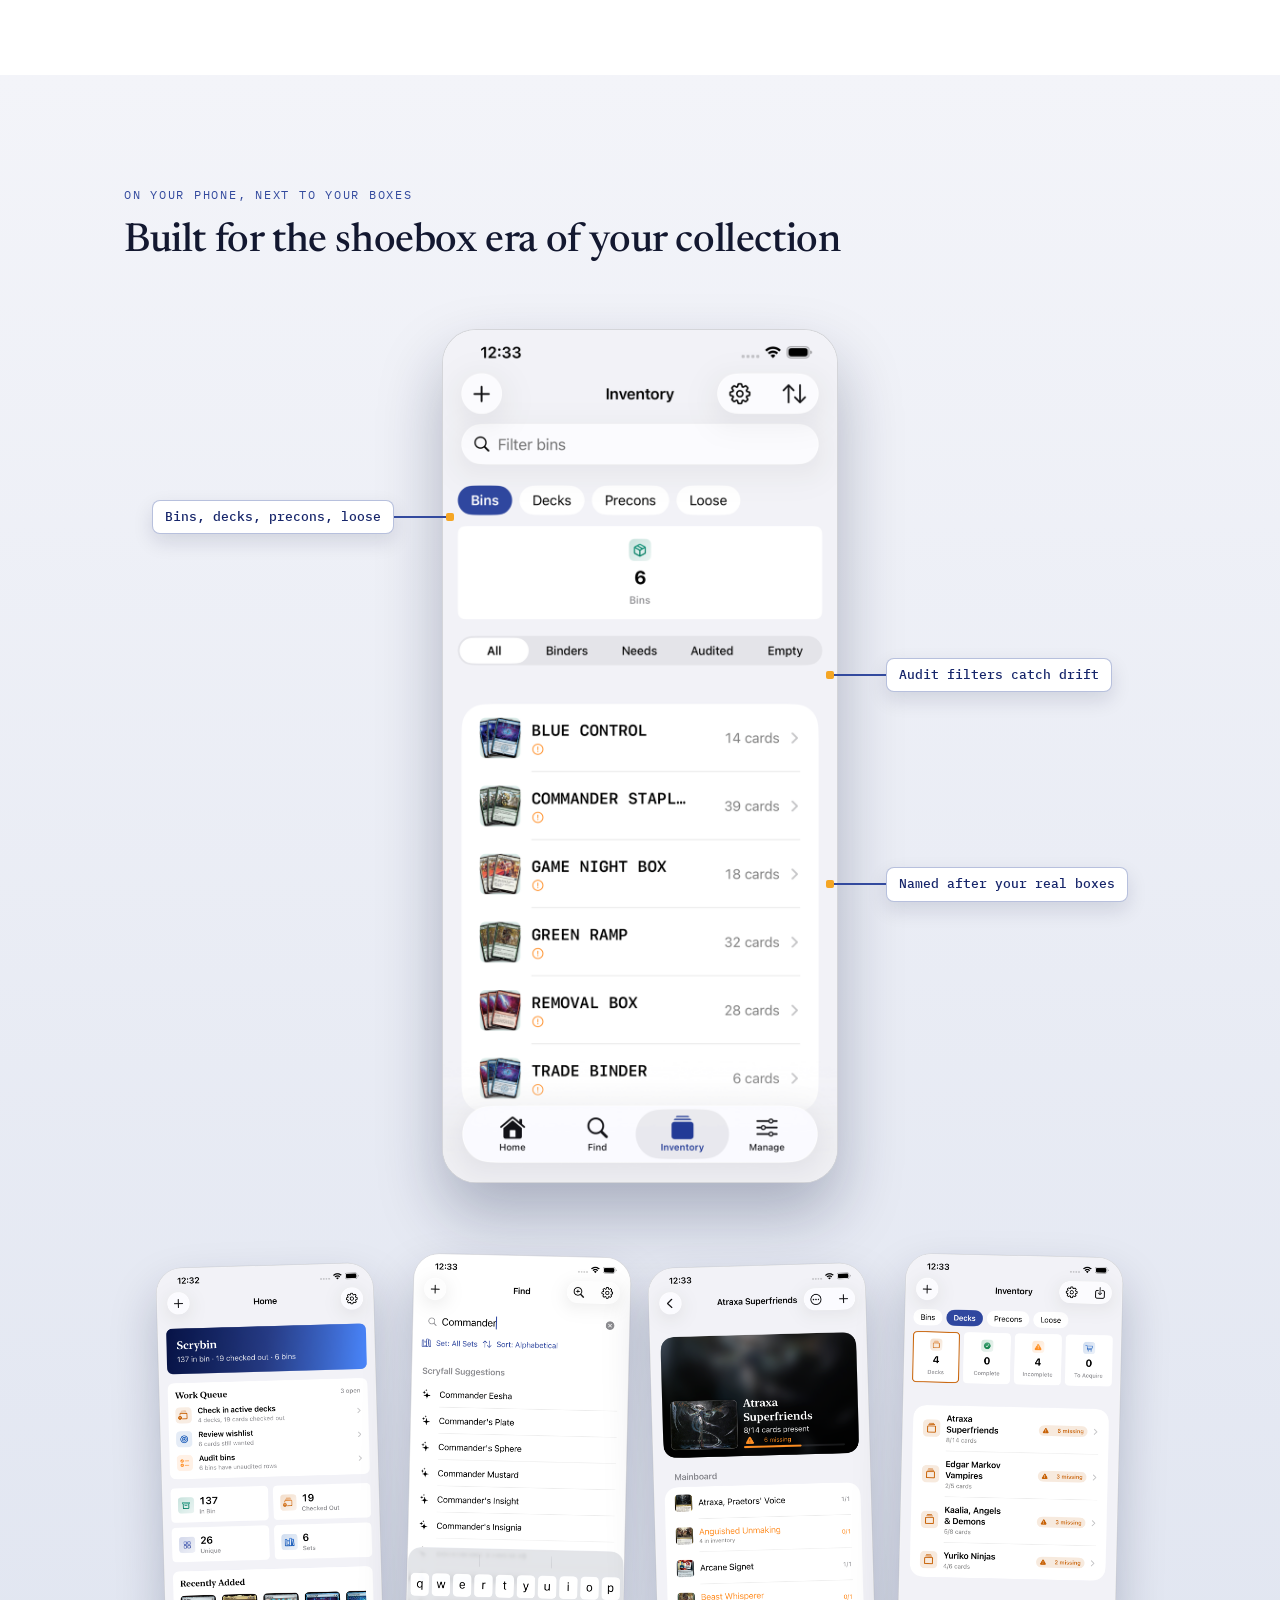
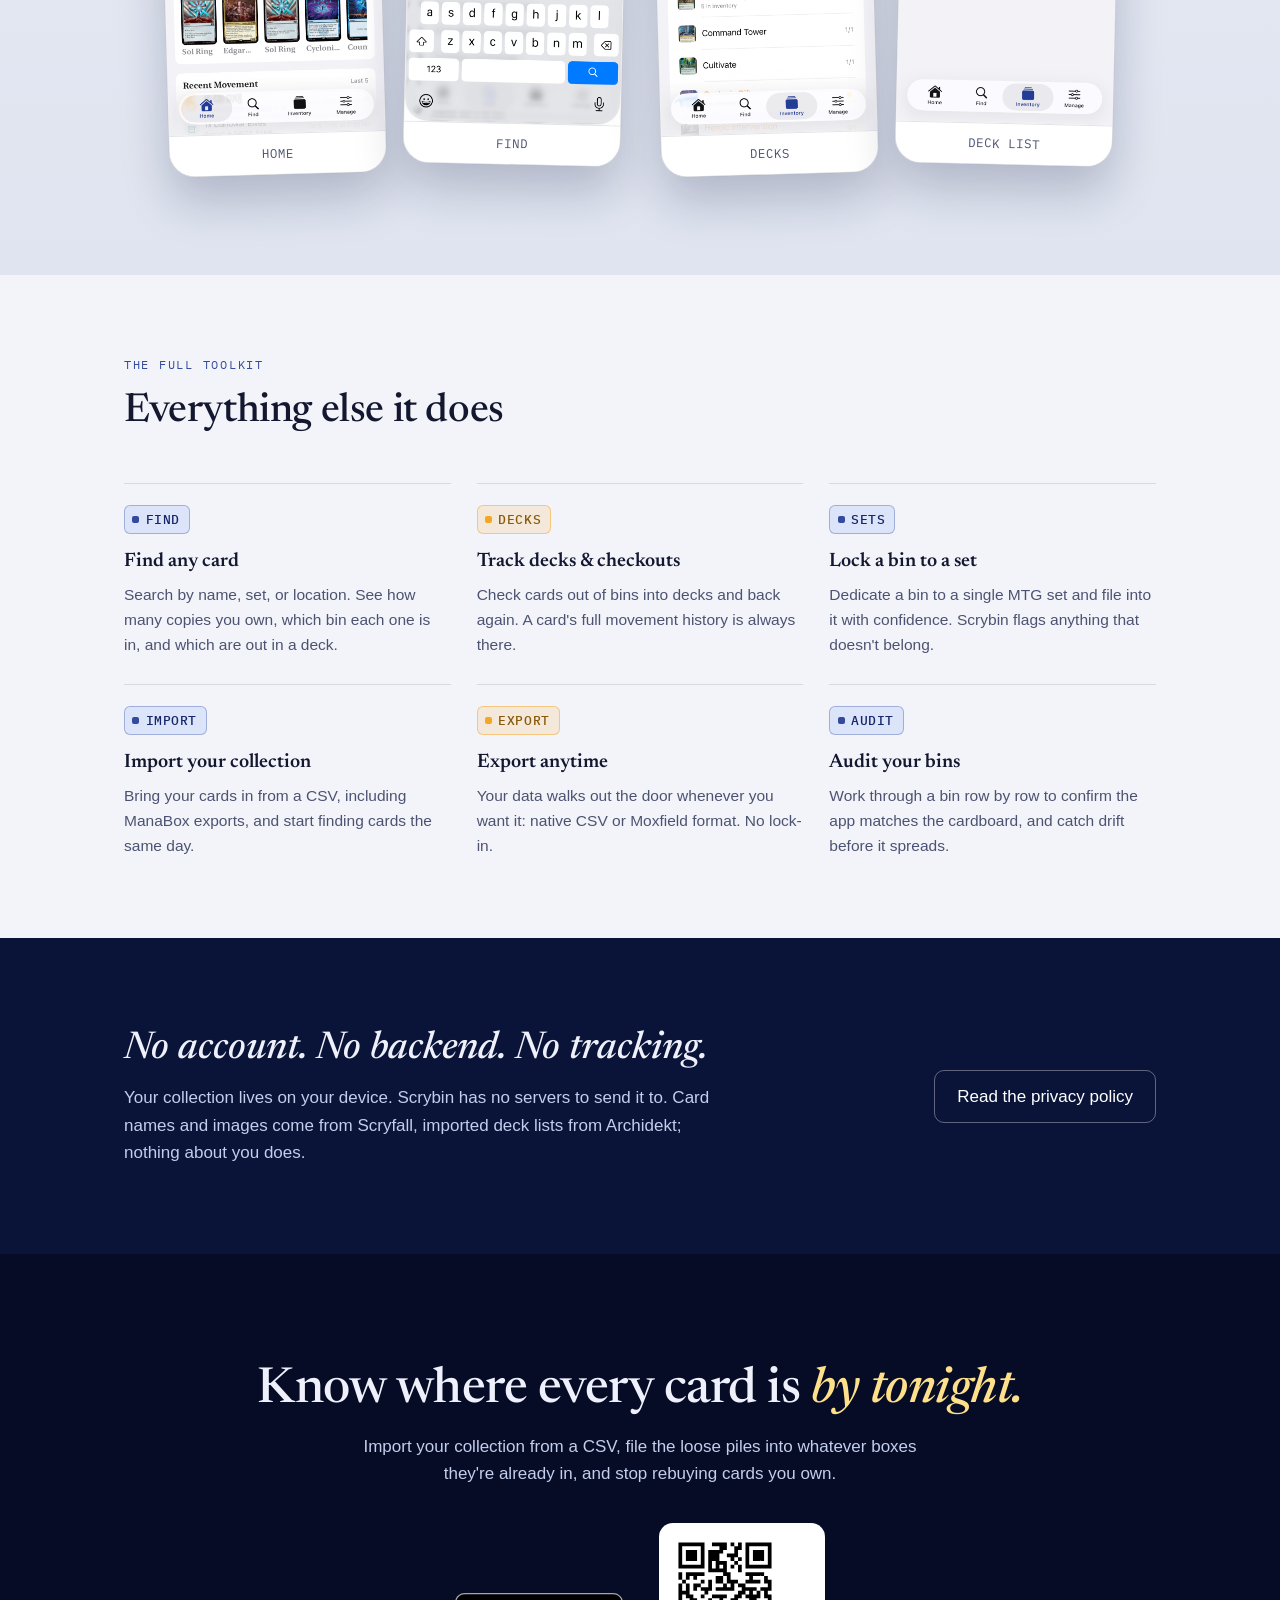
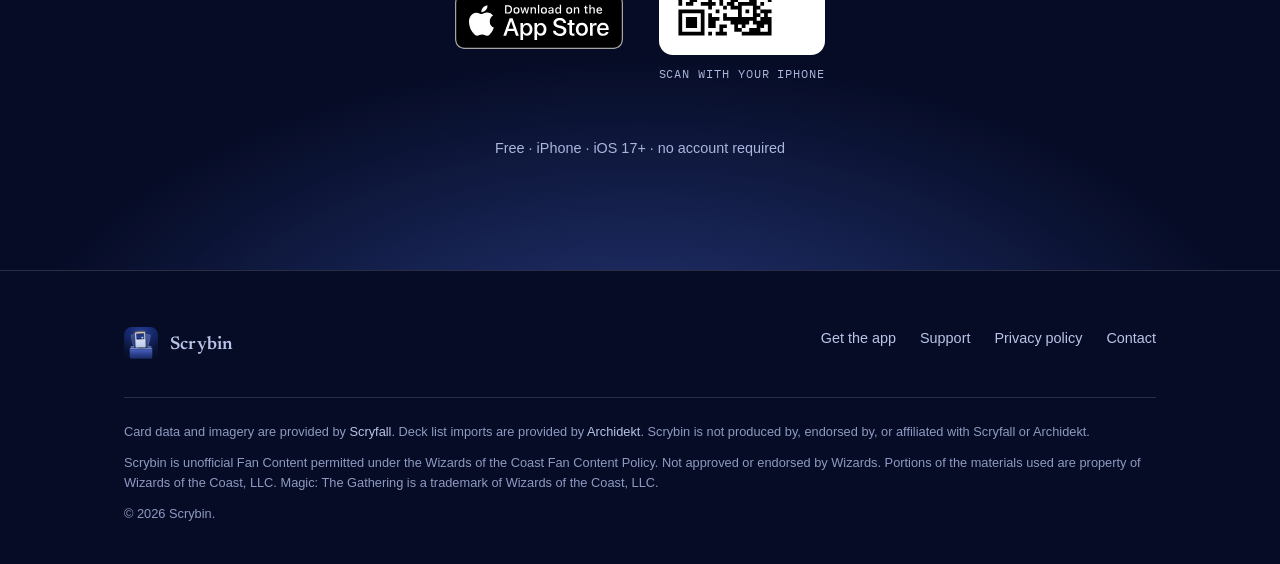
==== commit 974f6207: "Credit Archidekt for deck list imports The app imports deck lists from Archidekt, whose developers a" ====
--- a/index.html
+++ b/index.html
@@ -194,7 +194,8 @@
         <h2 id="privacy-title">No account. No backend. No tracking.</h2>
         <p>
           Your collection lives on your device. Scrybin has no servers to send it
-          to. Card names and images come from Scryfall; nothing about you does.
+          to. Card names and images come from Scryfall, imported deck lists from
+          Archidekt; nothing about you does.
         </p>
       </div>
       <a class="button" href="/privacy">Read the privacy policy</a>
@@ -230,11 +231,11 @@
         <a href="#get">Get the app</a>
         <a href="/support">Support</a>
         <a href="/privacy">Privacy policy</a>
-        <a href="mailto:solomon@devsdecide.com">Contact</a>
+        <a href="mailto:support@devsdecide.com">Contact</a>
       </nav>
     </div>
     <div class="fineprint">
-      <p>Card data and imagery are provided by <a href="https://scryfall.com">Scryfall</a>. Scrybin is not produced by, endorsed by, or affiliated with Scryfall.</p>
+      <p>Card data and imagery are provided by <a href="https://scryfall.com">Scryfall</a>. Deck list imports are provided by <a href="https://archidekt.com">Archidekt</a>. Scrybin is not produced by, endorsed by, or affiliated with Scryfall or Archidekt.</p>
       <p>Scrybin is unofficial Fan Content permitted under the Wizards of the Coast Fan Content Policy. Not approved or endorsed by Wizards. Portions of the materials used are property of Wizards of the Coast, LLC. Magic: The Gathering is a trademark of Wizards of the Coast, LLC.</p>
       <p>© 2026 Scrybin.</p>
     </div>
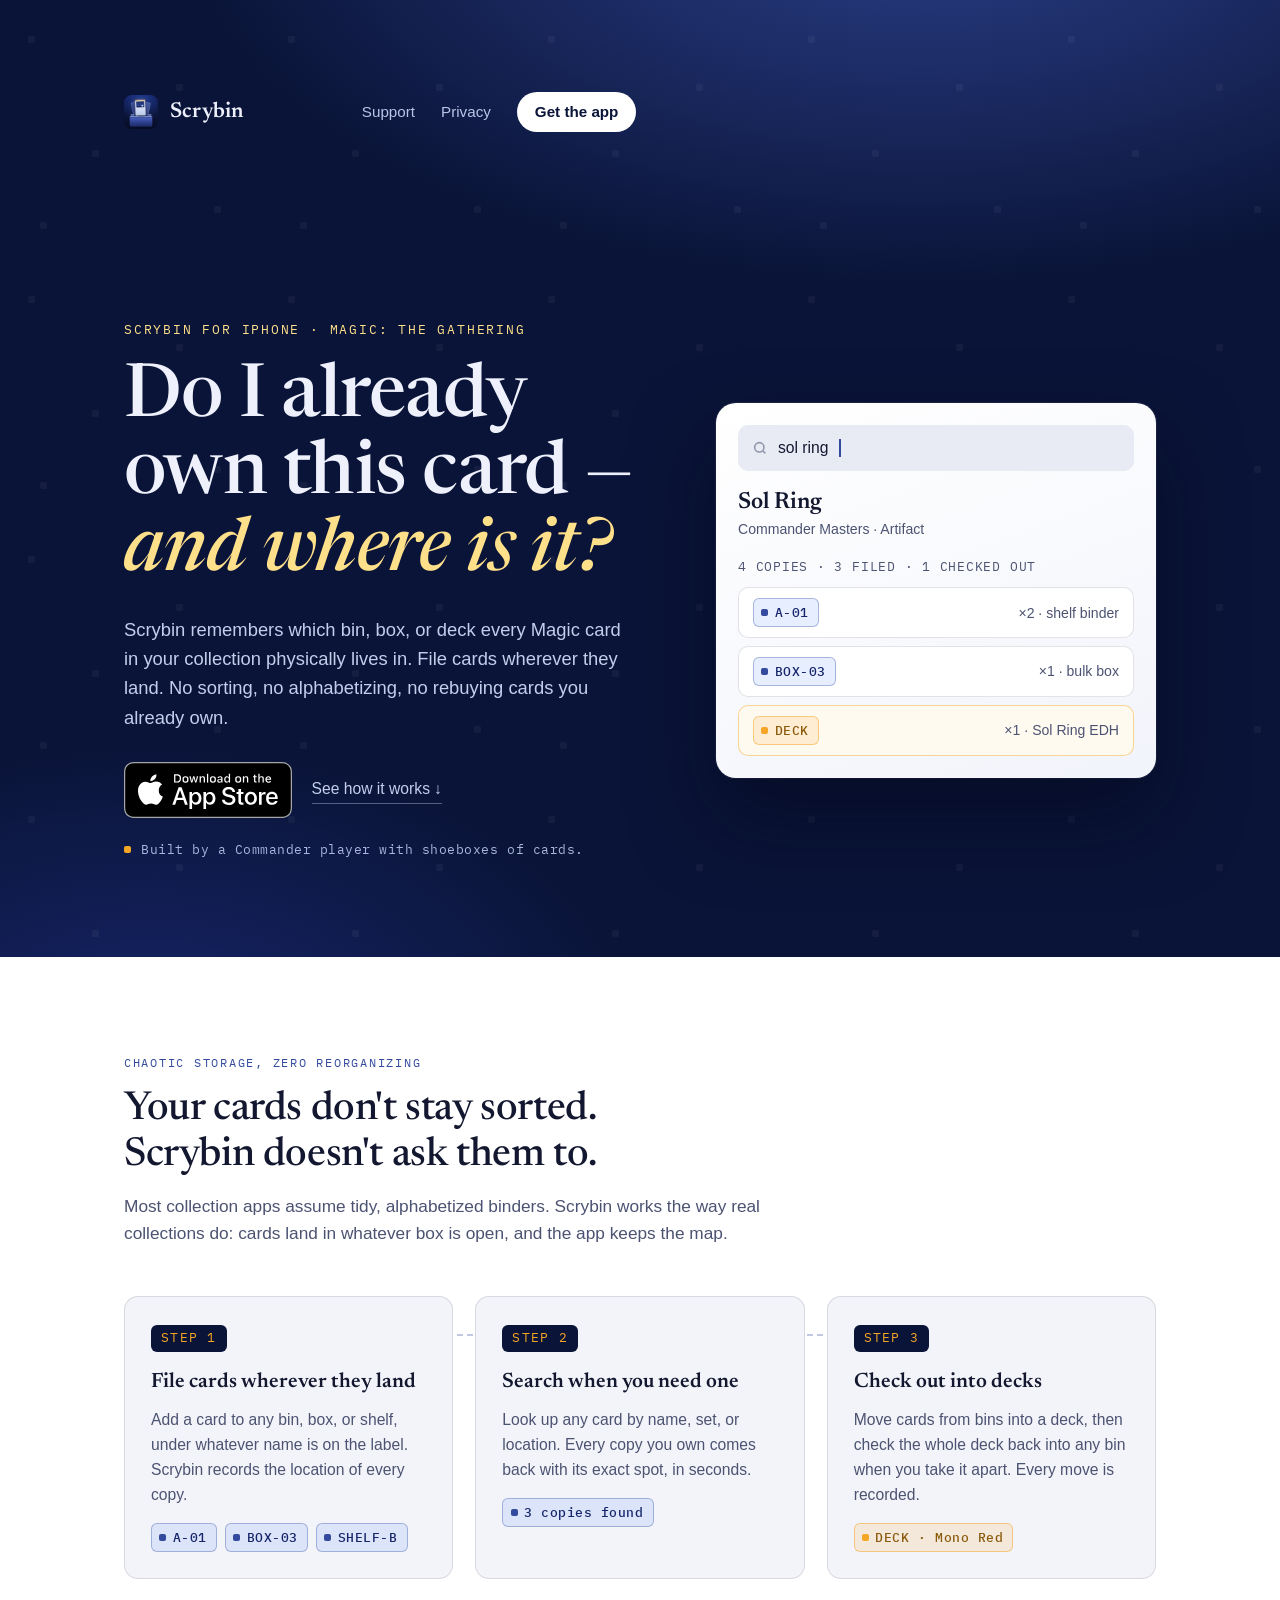
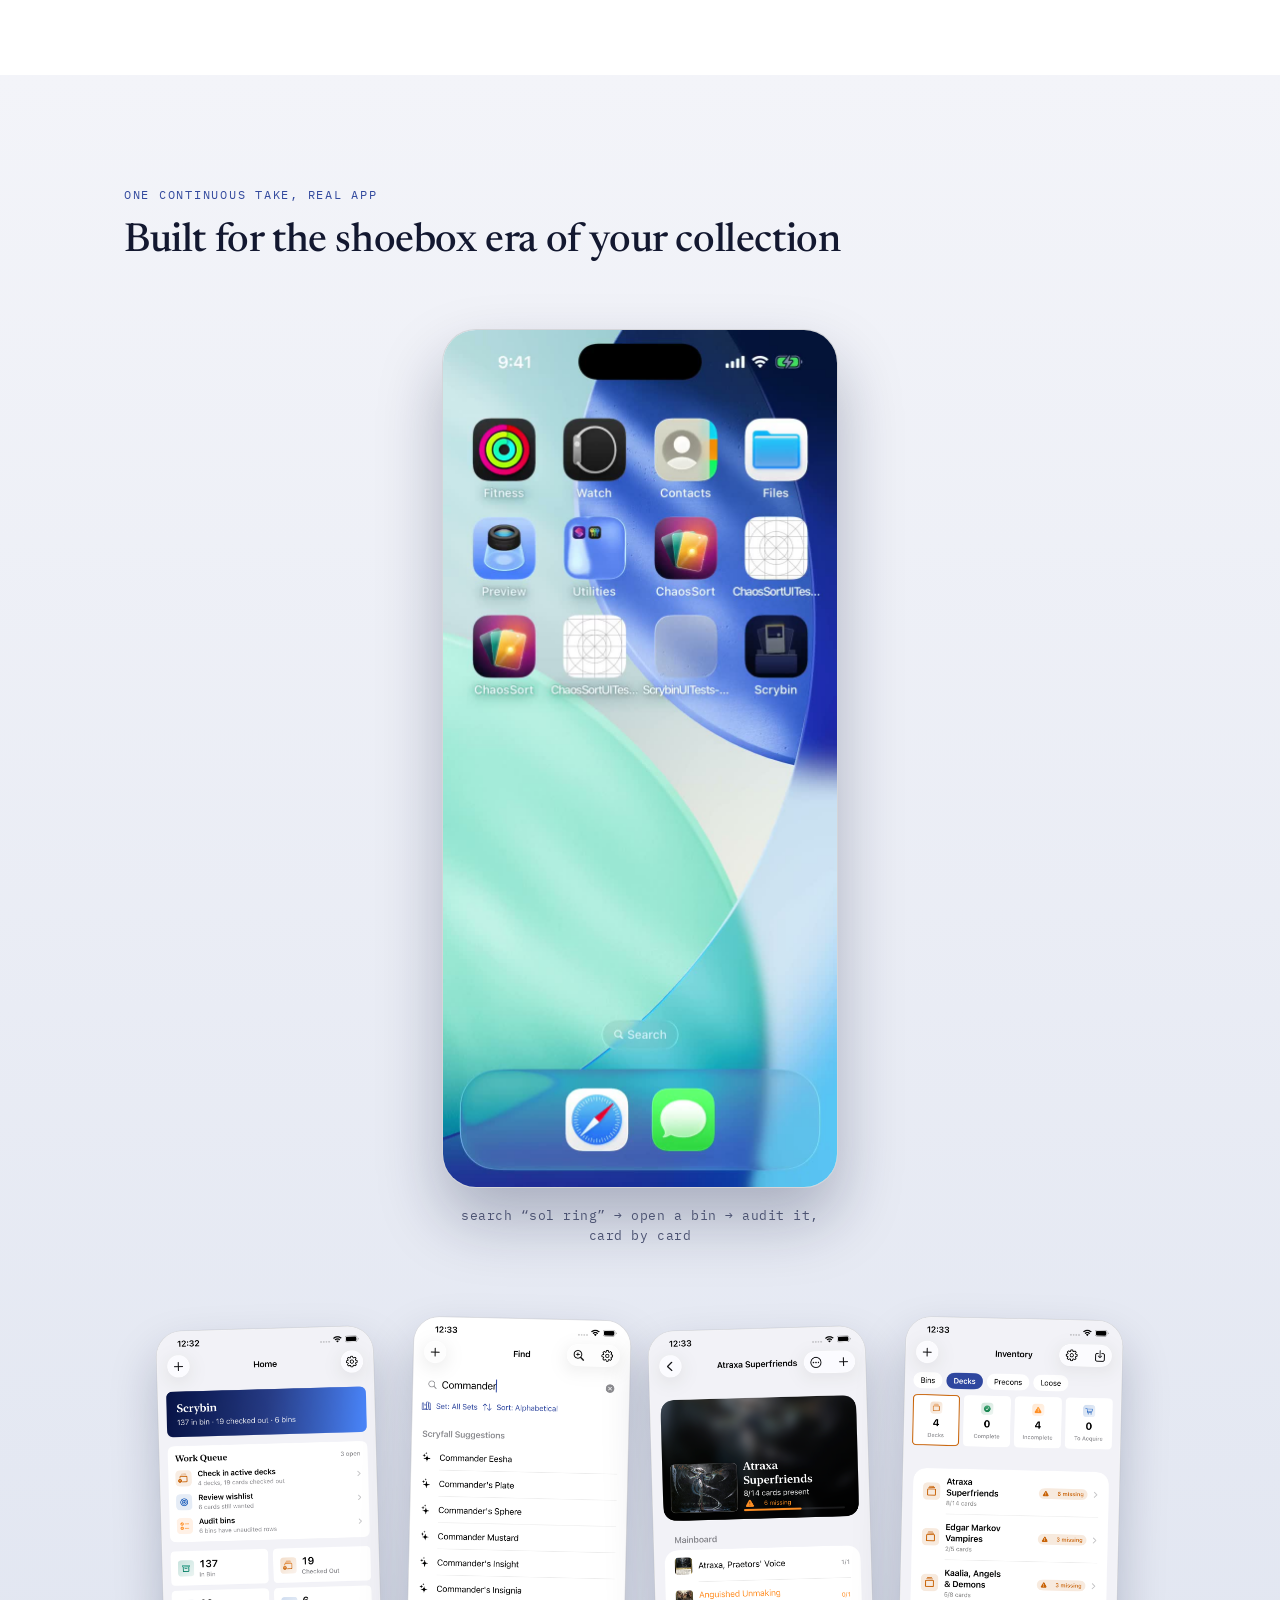
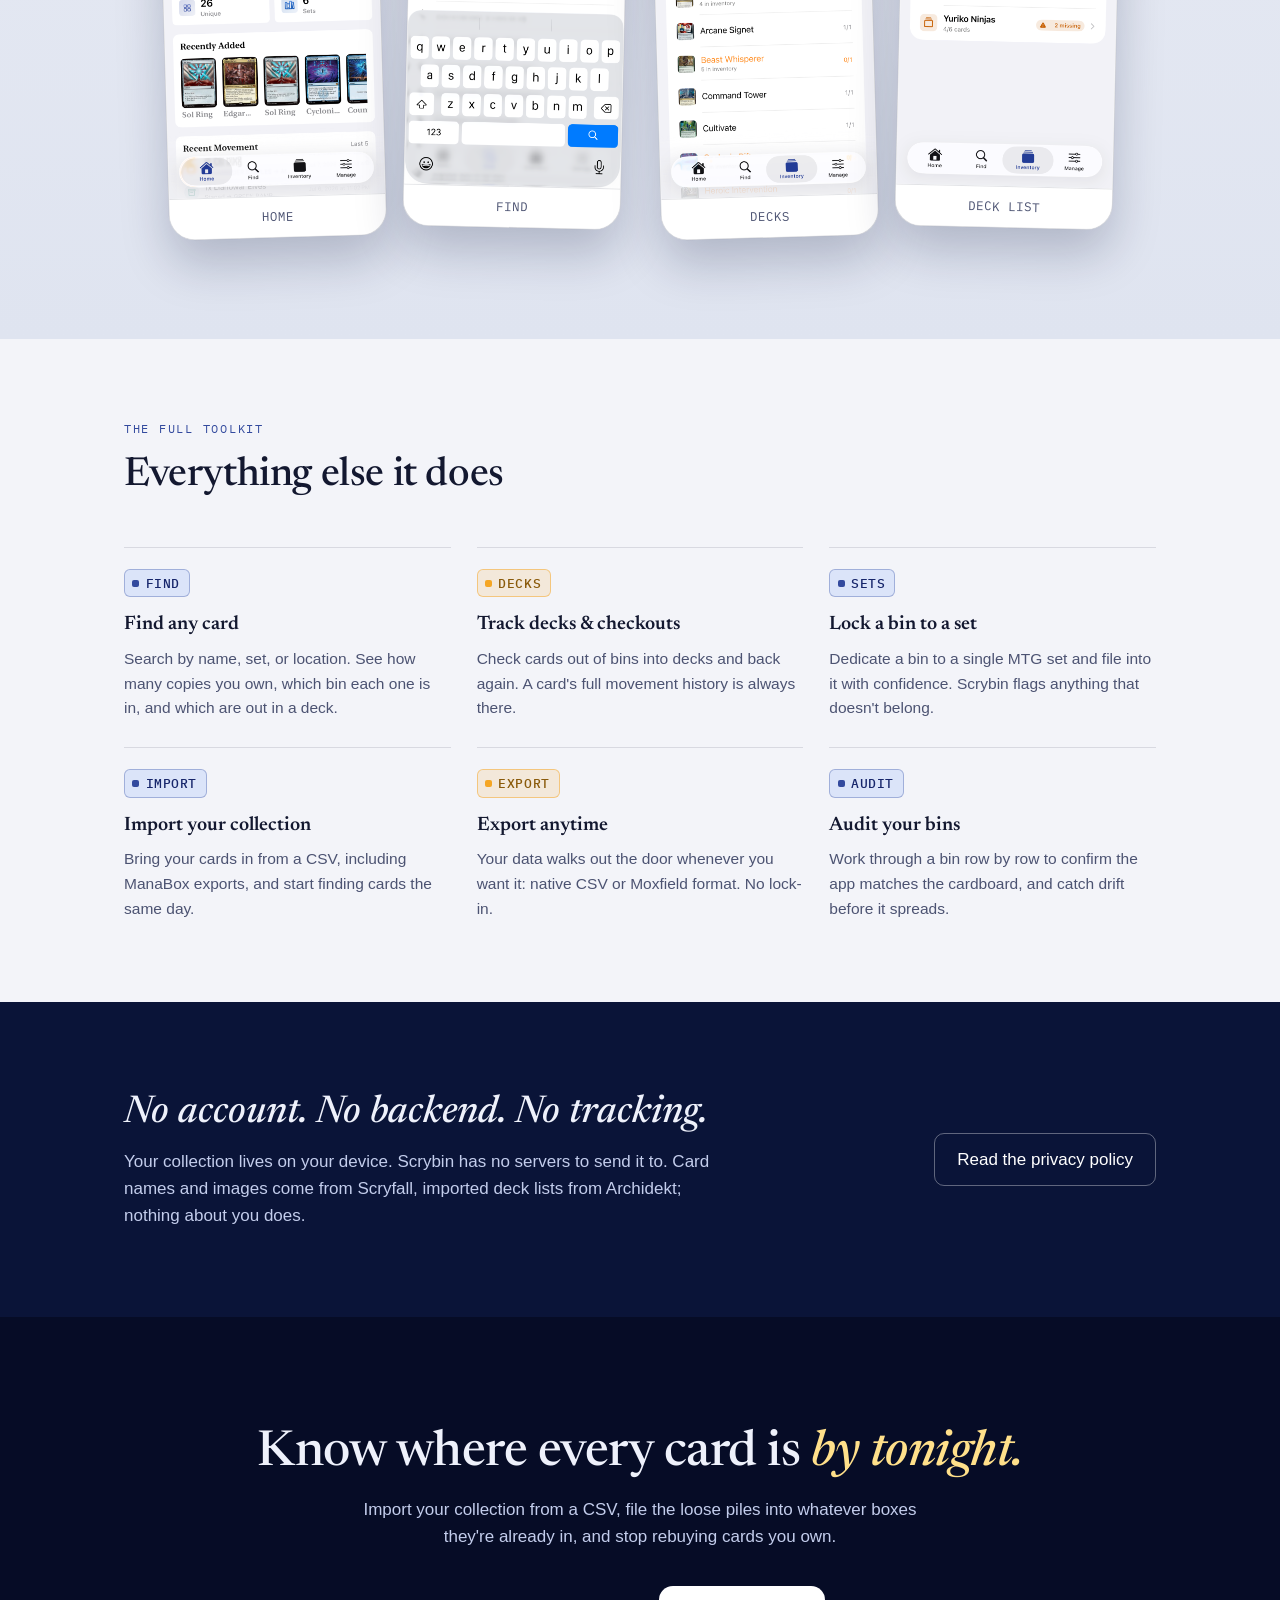
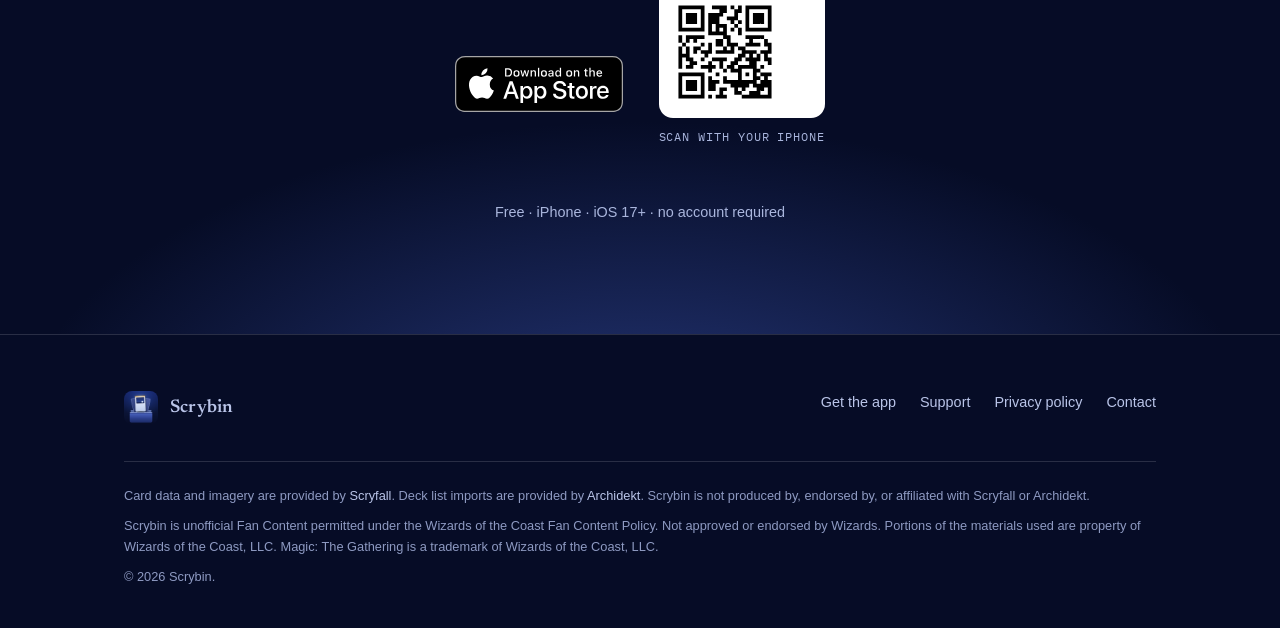
==== commit fc330cde: "Add looping hero search demo and real-app screen recording The hero answer card now cycles through t" ====
--- a/index.html
+++ b/index.html
@@ -16,6 +16,7 @@
   <link rel="preconnect" href="https://fonts.gstatic.com" crossorigin />
   <link href="https://fonts.googleapis.com/css2?family=Newsreader:ital,opsz,wght@0,6..72,400..700;1,6..72,400..700&family=IBM+Plex+Mono:wght@500&display=swap" rel="stylesheet" />
   <link rel="stylesheet" href="/styles.css" />
+  <script src="/hero.js" defer></script>
 </head>
 <body>
 
@@ -108,23 +109,17 @@
 
   <section class="screens" aria-labelledby="screens-title">
     <div class="wrap">
-      <p class="kicker">On your phone, next to your boxes</p>
+      <p class="kicker">One continuous take, real app</p>
       <h2 class="title" id="screens-title">Built for the shoebox era of your collection</h2>
       <div class="stage">
         <div class="stage-phone">
-          <img src="/assets/screenshots/02-bins.png" alt="Scrybin inventory screen listing bins named Blue Control, Commander Staples, Game Night Box, Green Ramp, Removal Box, and Trade Binder, each with its card count" width="828" height="1791" />
-          <div class="callout left" style="top: 20%" aria-hidden="true">
-            <span class="tag">Bins, decks, precons, loose</span>
-            <span class="line"></span>
-          </div>
-          <div class="callout right" style="top: 38.5%" aria-hidden="true">
-            <span class="line"></span>
-            <span class="tag">Audit filters catch drift</span>
-          </div>
-          <div class="callout right" style="top: 63%" aria-hidden="true">
-            <span class="line"></span>
-            <span class="tag">Named after your real boxes</span>
-          </div>
+          <video autoplay muted loop playsinline preload="metadata"
+                 poster="/assets/demo-reel-poster.jpg" width="792" height="1722"
+                 aria-label="Screen recording of Scrybin: typing Sol Ring into search, seeing every copy across bins and decks, opening the Removal Box bin, and auditing it card by card">
+            <source src="/assets/demo-reel.mp4" type="video/mp4" />
+            <img src="/assets/screenshots/02-bins.png" alt="Scrybin inventory screen listing bins named Blue Control, Commander Staples, Game Night Box, Green Ramp, Removal Box, and Trade Binder, each with its card count" width="828" height="1791" />
+          </video>
+          <p class="stage-caption" aria-hidden="true">search “sol ring” → open a bin → audit it, card by card</p>
         </div>
       </div>
       <div class="shelf">
--- a/styles.css
+++ b/styles.css
@@ -317,34 +317,21 @@
 .answer li .where { color: var(--ink-soft); font-size: 0.88rem; }
 .answer li.deck { border-color: rgba(245, 166, 36, 0.45); background: #fffaf0; }
 
-/* the 2-second demo: type the query, then the results settle in */
+/* the looping demo: hero.js types a query, the results settle in, then the
+   next lookup begins. Without JS (or with reduced motion) the card is static. */
 @media (prefers-reduced-motion: no-preference) {
-  .answer .searchbar .q {
-    display: inline-block;
-    overflow: hidden;
-    white-space: nowrap;
-    max-width: 8ch;
-    animation: type 0.8s steps(8) 0.2s both;
-  }
-  @keyframes type { from { max-width: 0; } to { max-width: 8ch; } }
-
   .answer .searchbar .caret { animation: blink 1.1s steps(1) infinite; }
   @keyframes blink { 50% { opacity: 0; } }
-
-  .answer > h2, .answer > .setline, .answer > .copies {
-    opacity: 0;
-    animation: settle 0.4s ease 1s forwards;
-  }
-  .answer li {
-    opacity: 0;
-    transform: translateY(10px);
-    animation: settle 0.5s ease forwards;
-  }
-  .answer li:nth-child(1) { animation-delay: 1.15s; }
-  .answer li:nth-child(2) { animation-delay: 1.3s; }
-  .answer li:nth-child(3) { animation-delay: 1.45s; }
-  @keyframes settle { to { opacity: 1; transform: none; } }
-}
+}
+/* .rise is only ever added by hero.js: hidden by default, .in transitions up. */
+.answer .rise { opacity: 0; transform: translateY(10px); }
+.answer .rise.in {
+  opacity: 1;
+  transform: none;
+  transition: opacity 0.45s ease, transform 0.45s ease;
+}
+/* keep the card's height steady while result rows swap out */
+.answer ul { min-height: 158px; align-content: start; }
 
 /* ---------- Sections ---------- */
 
@@ -439,51 +426,24 @@
   max-width: 100%;
   flex: none;
 }
-.stage-phone > img {
+.stage-phone > img,
+.stage-phone > video {
   width: 100%;
   height: auto;
+  display: block;
   border-radius: 34px;
   border: 1px solid rgba(19, 24, 48, 0.18);
   box-shadow: 0 32px 64px rgba(10, 20, 56, 0.28);
   background: #fff;
 }
-.callout {
-  position: absolute;
-  display: flex;
-  align-items: center;
+.stage-caption {
   font-family: var(--mono);
   font-size: 0.8rem;
-  font-weight: 500;
-  color: var(--indigo);
-  white-space: nowrap;
-}
-.callout .line {
-  width: 56px;
-  border-top: 2px solid var(--blue);
-  position: relative;
-  flex: none;
-}
-.callout .line::before {
-  content: "";
-  position: absolute;
-  top: -5px;
-  width: 8px; height: 8px;
-  border-radius: 2px;
-  background: var(--gold);
-}
-.callout .tag {
-  background: #fff;
-  border: 1px solid rgba(51, 74, 158, 0.35);
-  border-radius: 8px;
-  padding: 6px 12px;
-  box-shadow: 0 8px 20px rgba(10, 20, 56, 0.12);
-}
-.callout.left { right: 100%; margin-right: -8px; flex-direction: row; }
-.callout.left .line { order: 2; }
-.callout.left .line::before { right: -4px; }
-.callout.left .tag { order: 1; }
-.callout.right { left: 100%; margin-left: -8px; }
-.callout.right .line::before { left: -4px; }
+  letter-spacing: 0.04em;
+  color: var(--ink-soft);
+  text-align: center;
+  margin-top: 18px;
+}
 
 .shelf {
   display: flex;
@@ -737,14 +697,6 @@
 details.faq .a p:last-child { margin-bottom: 0; }
 
 /* ---------- Responsive ---------- */
-
-@media (max-width: 1220px) {
-  /* not enough side room for both callout rails */
-  .callout.left { right: auto; left: 100%; margin-left: -8px; flex-direction: row; }
-  .callout.left .line { order: 0; }
-  .callout.left .line::before { left: -4px; right: auto; }
-  .callout.left .tag { order: 1; }
-}
 
 @media (max-width: 900px) {
   .hero .wrap { grid-template-columns: 1fr; gap: 44px; padding-top: 52px; padding-bottom: 64px; }
@@ -761,7 +713,6 @@
   .step { margin-left: 60px; }
   .step .n { position: absolute; left: -60px; top: 22px; }
   .features { grid-template-columns: 1fr 1fr; }
-  .callout { display: none; }
   .shelf {
     overflow-x: auto;
     justify-content: flex-start;
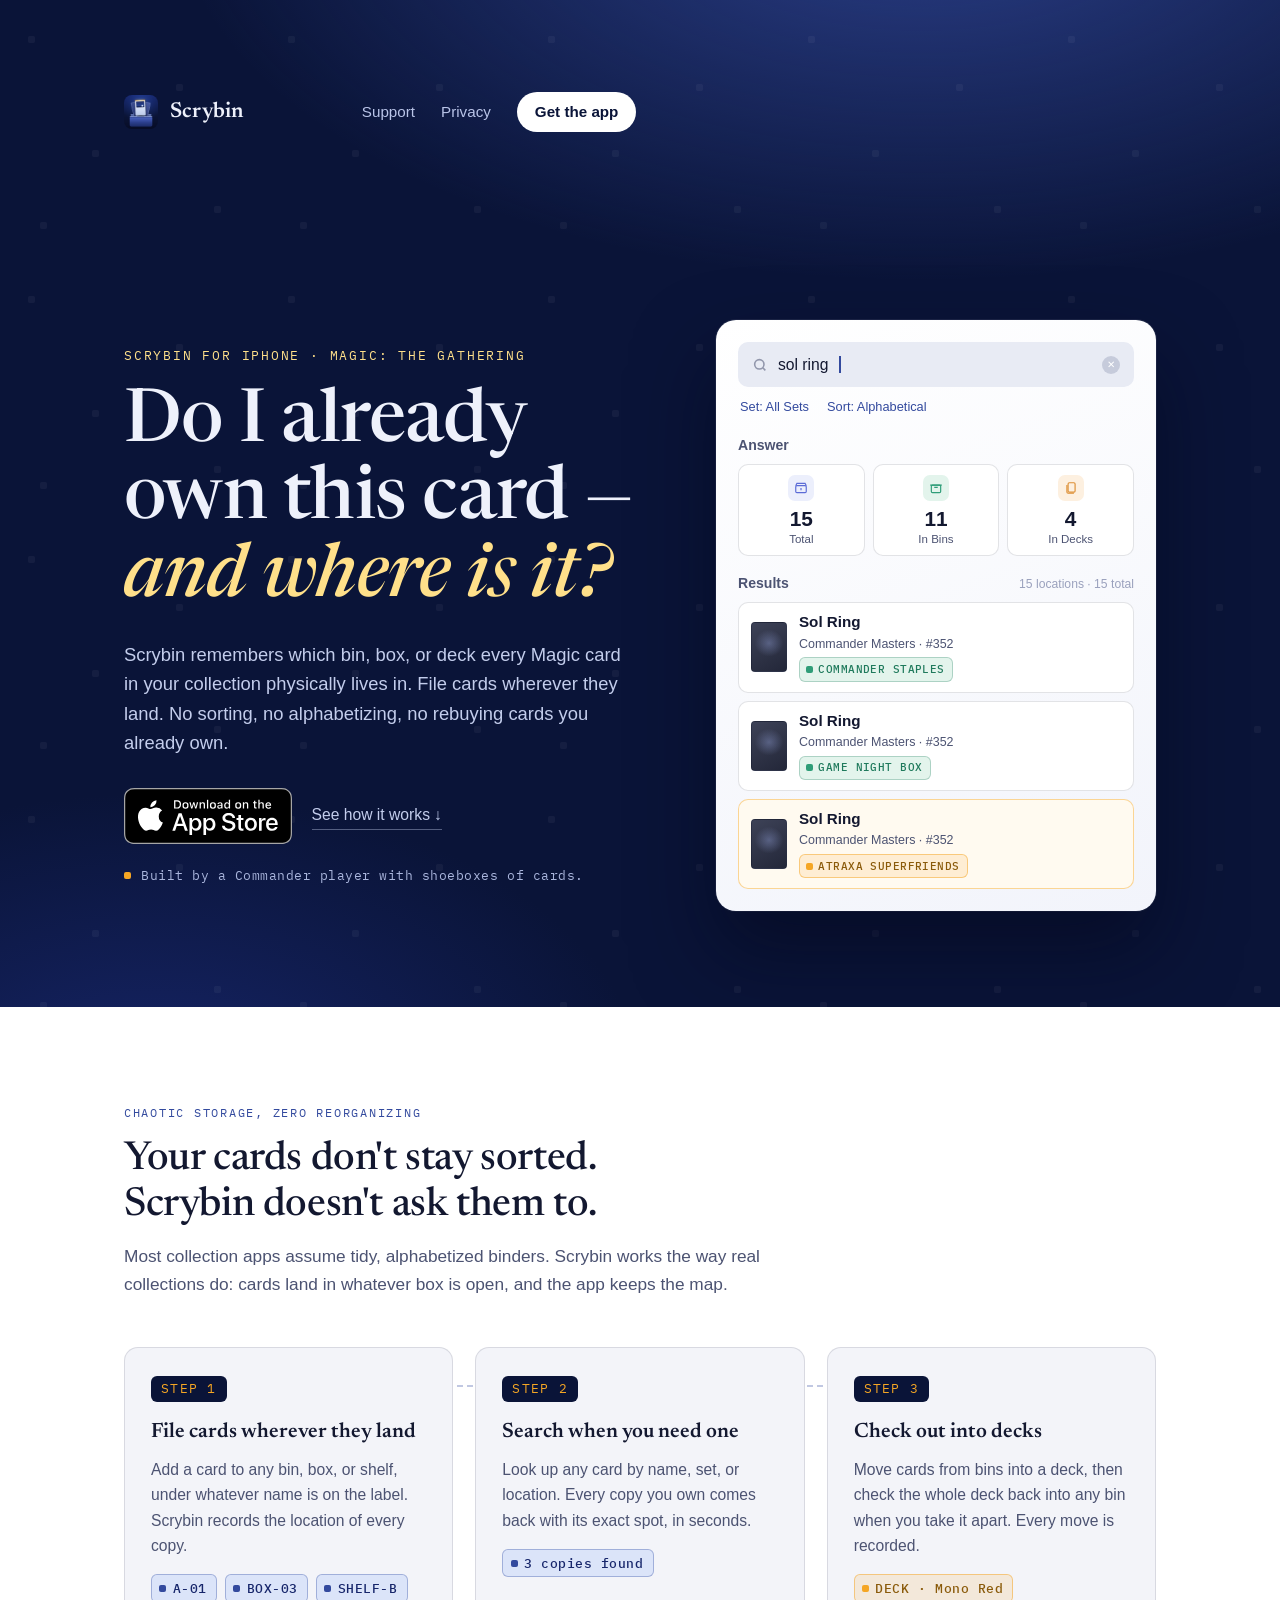
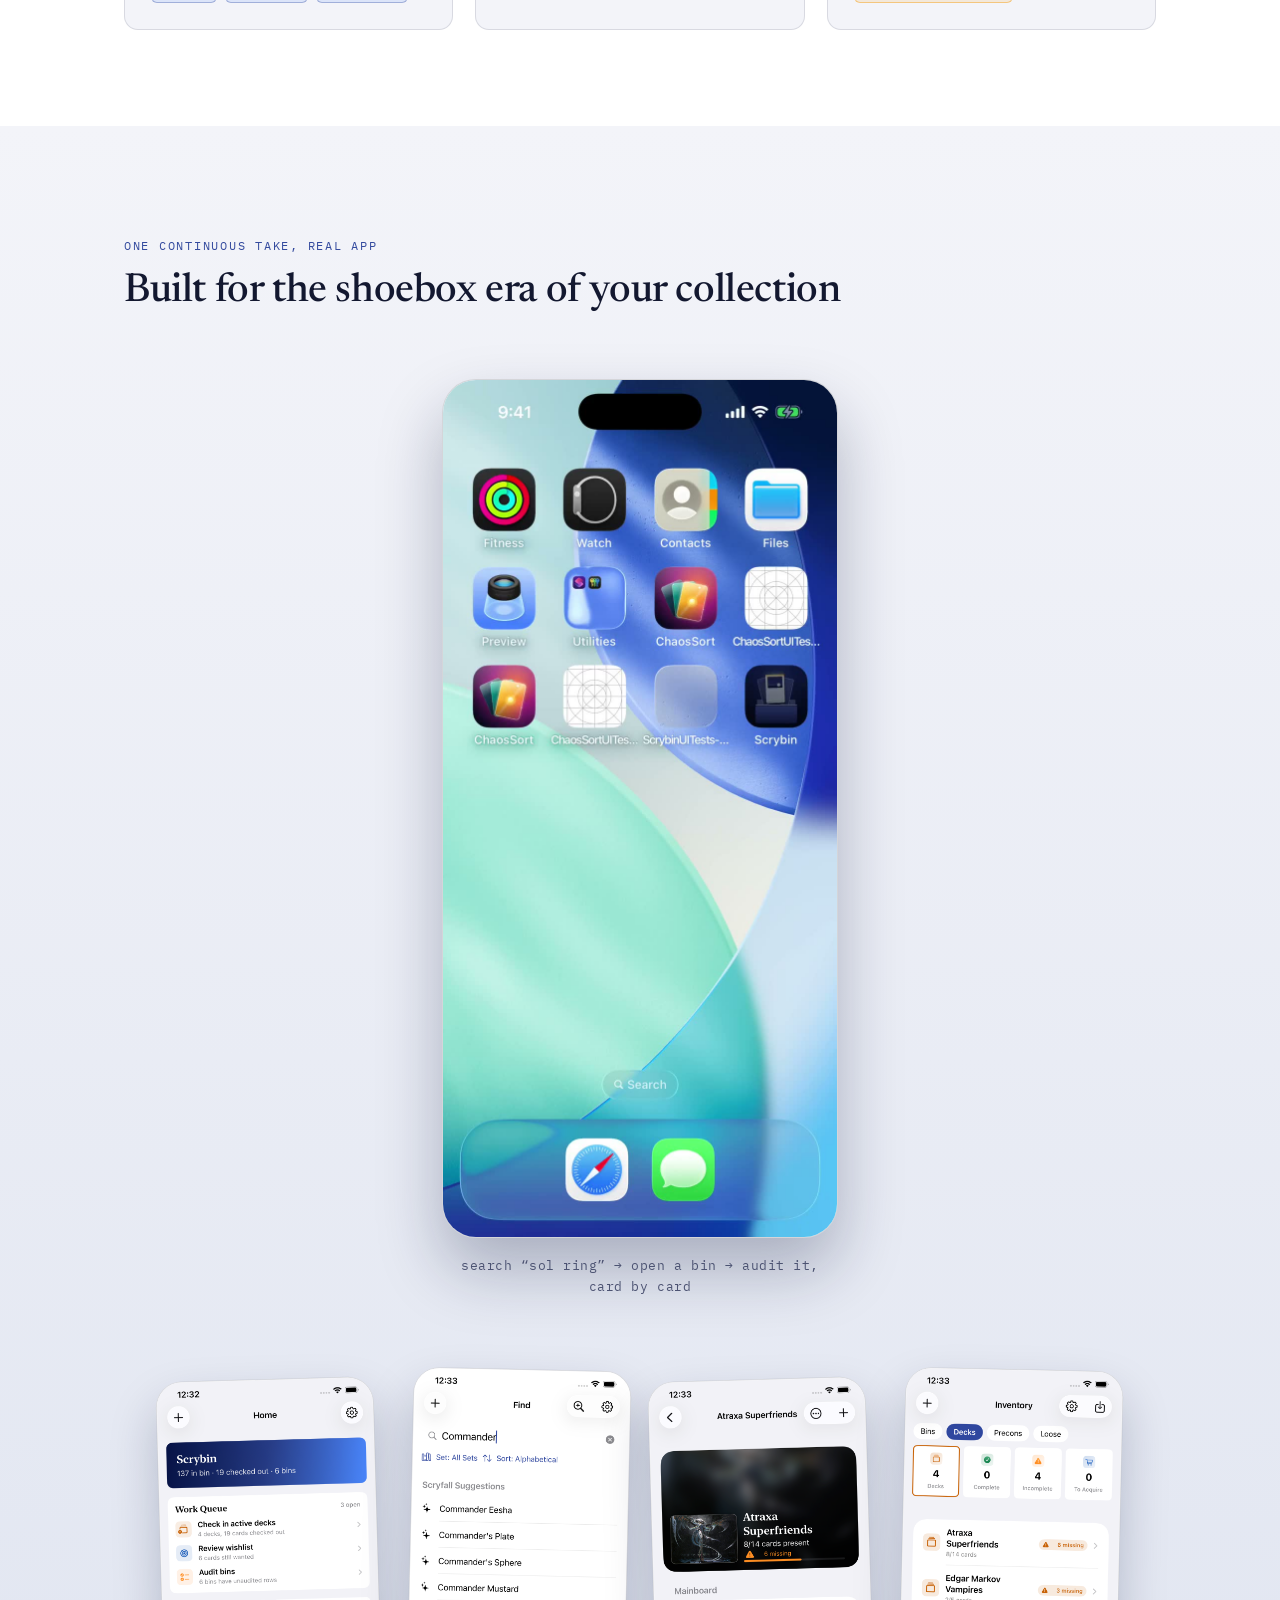
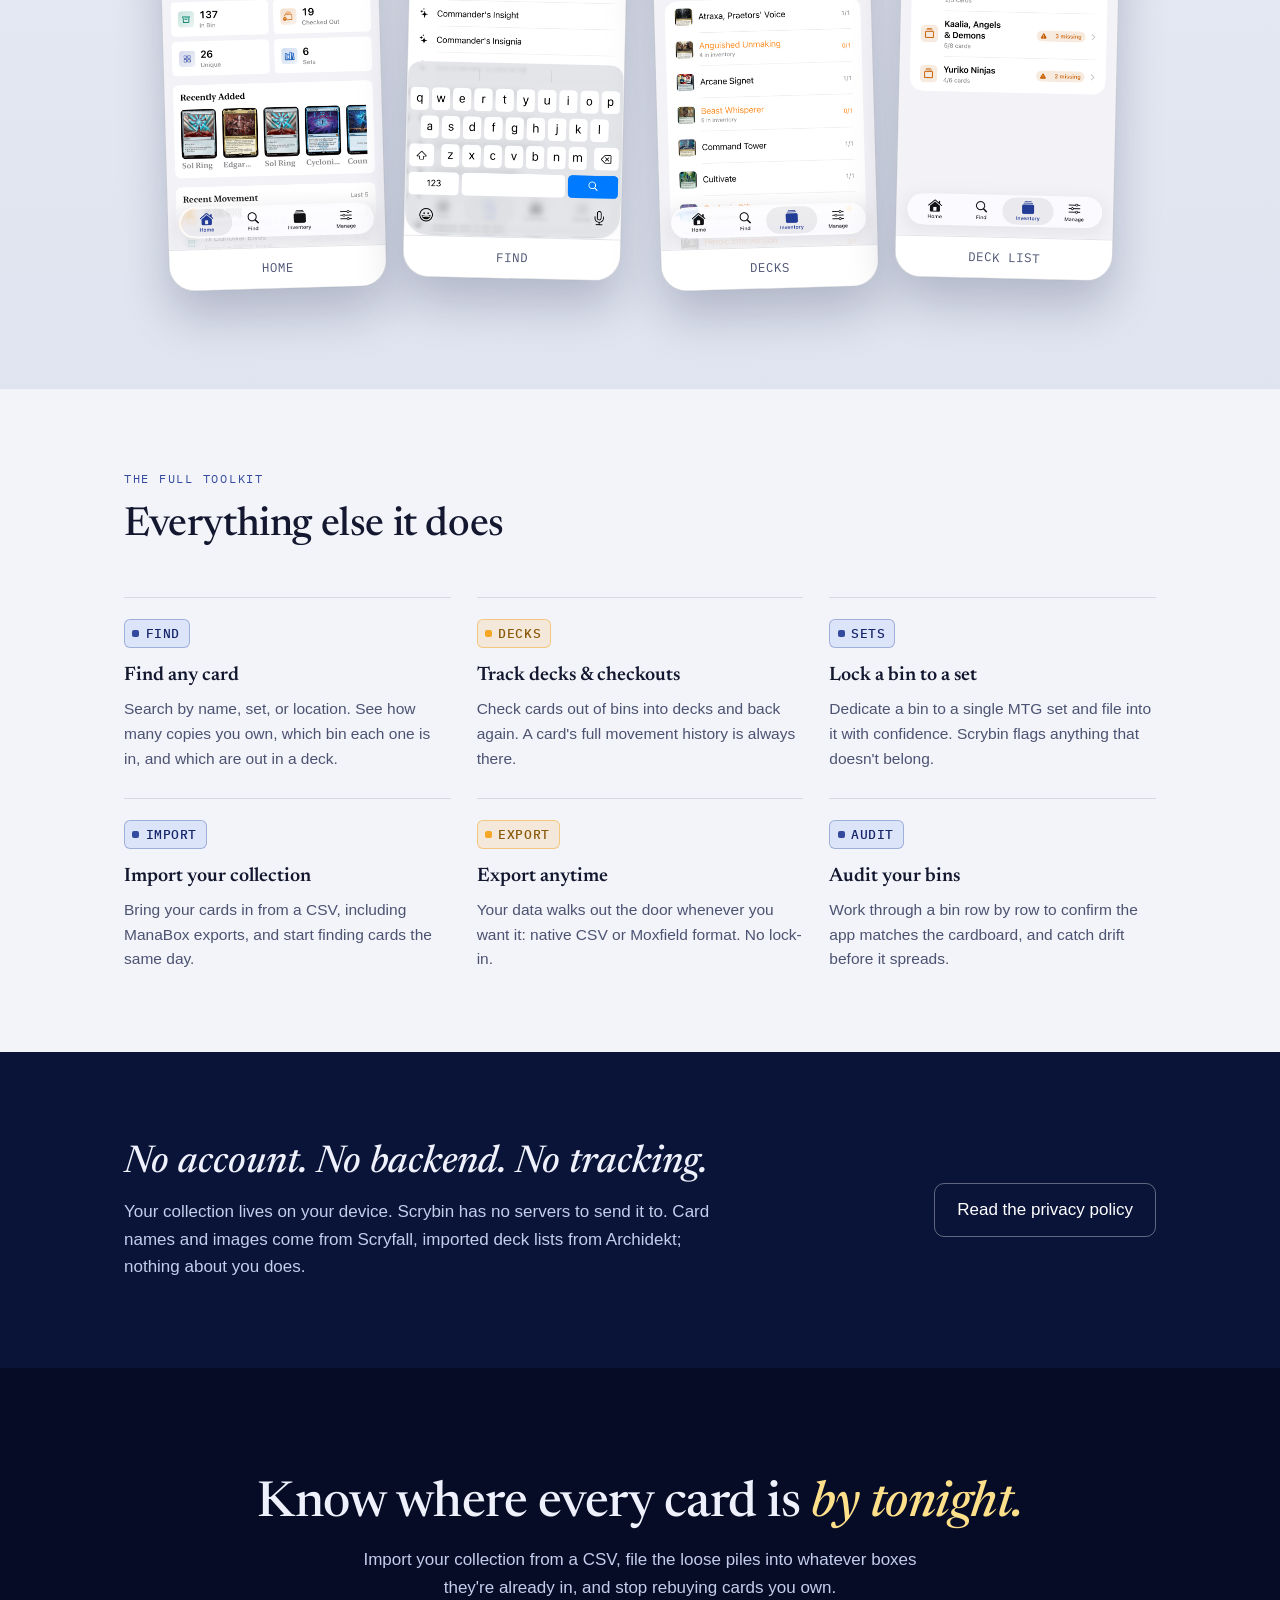
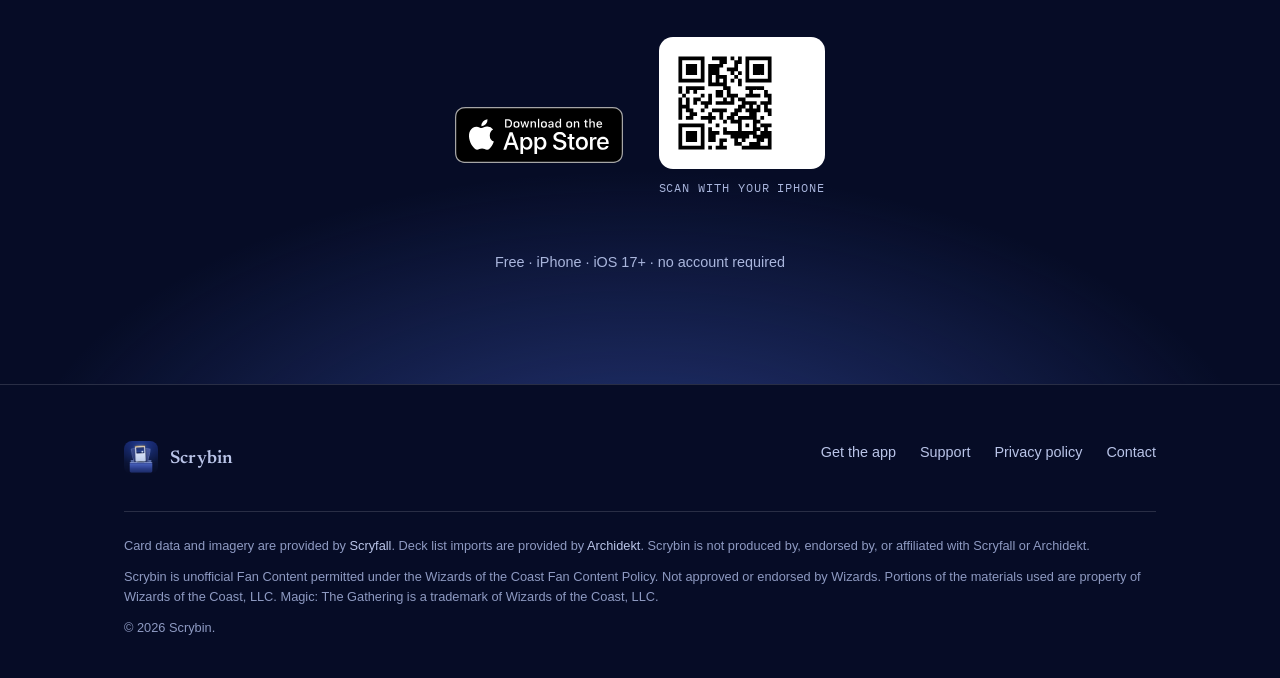
==== commit 0d2e4486: "Rebuild hero answer card to match the app's Find screen The invented bin-code layout is replaced wit" ====
--- a/index.html
+++ b/index.html
@@ -56,19 +56,61 @@
       <p class="credibility">Built by a Commander player with shoeboxes of cards.</p>
     </div>
 
-    <div class="answer" role="img" aria-label="Example search result: Sol Ring, 4 copies — 2 in bin A-01, 1 in bin BOX-03, 1 checked out in the deck Sol Ring EDH">
+    <div class="answer" role="img" aria-label="Scrybin's Find screen answering a search for Sol Ring: 15 total, 11 in bins, 4 in decks — filed in Commander Staples and Game Night Box, one checked out in the deck Atraxa Superfriends">
       <div class="searchbar">
         <svg viewBox="0 0 24 24" fill="none" stroke="currentColor" stroke-width="2.4" aria-hidden="true"><circle cx="11" cy="11" r="7"/><path d="m20 20-3.8-3.8"/></svg>
         <span class="q">sol ring</span>
         <span class="caret" aria-hidden="true"></span>
-      </div>
-      <h2>Sol Ring</h2>
-      <p class="setline">Commander Masters · Artifact</p>
-      <p class="copies">4 copies · 3 filed · 1 checked out</p>
+        <span class="clear" aria-hidden="true">✕</span>
+      </div>
+      <p class="filters">
+        <span>Set: All Sets</span>
+        <span>Sort: Alphabetical</span>
+      </p>
+      <p class="sect answer-head">Answer</p>
+      <div class="stats">
+        <div class="stat">
+          <span class="ico total" aria-hidden="true"><svg viewBox="0 0 24 24" fill="none" stroke="currentColor" stroke-width="2"><rect x="3" y="8" width="18" height="12" rx="2"/><path d="M3 8l2-4h14l2 4M12 12v4"/></svg></span>
+          <span class="num">15</span>
+          <span class="lab">Total</span>
+        </div>
+        <div class="stat">
+          <span class="ico bins" aria-hidden="true"><svg viewBox="0 0 24 24" fill="none" stroke="currentColor" stroke-width="2"><rect x="4" y="7" width="16" height="13" rx="2"/><path d="M2 7h20M9 11h6"/></svg></span>
+          <span class="num">11</span>
+          <span class="lab">In Bins</span>
+        </div>
+        <div class="stat">
+          <span class="ico decks" aria-hidden="true"><svg viewBox="0 0 24 24" fill="none" stroke="currentColor" stroke-width="2"><rect x="7" y="3" width="12" height="16" rx="2"/><path d="M5 7v12a2 2 0 0 0 2 2h10"/></svg></span>
+          <span class="num">4</span>
+          <span class="lab">In Decks</span>
+        </div>
+      </div>
+      <p class="sect results-head">Results <span class="count">15 locations · 15 total</span></p>
       <ul>
-        <li><span class="chip">A-01</span> <span class="where">×2 · shelf binder</span></li>
-        <li><span class="chip">BOX-03</span> <span class="where">×1 · bulk box</span></li>
-        <li class="deck"><span class="chip gold">DECK</span> <span class="where">×1 · Sol Ring EDH</span></li>
+        <li>
+          <span class="thumb" aria-hidden="true"></span>
+          <span class="rowtext">
+            <span class="rname">Sol Ring</span>
+            <span class="rset">Commander Masters · #352</span>
+            <span class="chip">COMMANDER STAPLES</span>
+          </span>
+        </li>
+        <li>
+          <span class="thumb" aria-hidden="true"></span>
+          <span class="rowtext">
+            <span class="rname">Sol Ring</span>
+            <span class="rset">Commander Masters · #352</span>
+            <span class="chip">GAME NIGHT BOX</span>
+          </span>
+        </li>
+        <li class="deck">
+          <span class="thumb" aria-hidden="true"></span>
+          <span class="rowtext">
+            <span class="rname">Sol Ring</span>
+            <span class="rset">Commander Masters · #352</span>
+            <span class="chip gold">ATRAXA SUPERFRIENDS</span>
+          </span>
+        </li>
       </ul>
     </div>
   </div>
--- a/styles.css
+++ b/styles.css
@@ -108,13 +108,14 @@
 }
 .on-navy .chip.gold::before { background: var(--gold); }
 
-/* The answer card is a light surface inside the navy hero — restore the light-surface chip variant */
+/* The answer card is a light surface inside the navy hero. Its chips mirror the
+   app's Find results: mint for bins, gold for decks. */
 .answer .chip {
-  background: rgba(77, 135, 255, 0.14);
-  color: var(--indigo);
-  border-color: rgba(51, 74, 158, 0.35);
-}
-.answer .chip::before { background: var(--blue); }
+  background: #e3f4ec;
+  color: #1f7a5c;
+  border-color: rgba(31, 122, 92, 0.28);
+}
+.answer .chip::before { background: #2f9d78; }
 .answer .chip.gold {
   background: rgba(245, 166, 36, 0.14);
   color: #8a5a0a;
@@ -282,40 +283,99 @@
   width: 2px; height: 1.1em;
   background: var(--blue);
 }
-
-.answer h2 {
-  font-family: var(--serif);
-  font-size: 1.45rem;
+.answer .searchbar .clear {
+  margin-left: auto;
+  flex: none;
+  width: 18px; height: 18px;
+  border-radius: 50%;
+  background: #c6cbdb;
+  color: #fff;
+  font-size: 0.6rem;
+  line-height: 18px;
+  text-align: center;
+}
+
+.answer .filters {
+  display: flex;
+  gap: 18px;
+  font-size: 0.8rem;
+  font-weight: 500;
+  color: var(--blue);
+  margin: -8px 2px 16px;
+}
+
+.answer .sect {
+  font-size: 0.88rem;
   font-weight: 600;
-  line-height: 1.2;
-}
-.answer .setline {
-  font-size: 0.88rem;
   color: var(--ink-soft);
-  margin: 2px 0 16px;
-}
-.answer .copies {
-  font-family: var(--mono);
-  font-size: 0.8rem;
-  letter-spacing: 0.06em;
-  text-transform: uppercase;
-  color: var(--ink-soft);
-  margin-bottom: 10px;
-}
-.answer ul { list-style: none; display: grid; gap: 8px; }
+  margin-bottom: 8px;
+}
+.answer .results-head {
+  display: flex;
+  justify-content: space-between;
+  align-items: baseline;
+  gap: 12px;
+  margin: 16px 0 8px;
+}
+.answer .results-head .count {
+  font-size: 0.76rem;
+  font-weight: 400;
+  color: #9aa1bd;
+}
+
+.answer .stats {
+  display: grid;
+  grid-template-columns: repeat(3, 1fr);
+  gap: 8px;
+}
+.answer .stat {
+  background: #ffffff;
+  border: 1px solid var(--hairline);
+  border-radius: 10px;
+  padding: 10px 6px 8px;
+  display: flex;
+  flex-direction: column;
+  align-items: center;
+  line-height: 1.25;
+}
+.answer .ico {
+  width: 26px; height: 26px;
+  border-radius: 7px;
+  display: grid;
+  place-items: center;
+  margin-bottom: 5px;
+}
+.answer .ico svg { width: 14px; height: 14px; }
+.answer .ico.total { background: #eceffc; color: #5b6bd6; }
+.answer .ico.bins  { background: #e3f4ec; color: #2f9d78; }
+.answer .ico.decks { background: #fdf0e0; color: #dd8f35; }
+.answer .num { font-weight: 700; font-size: 1.3rem; color: var(--ink); }
+.answer .lab { font-size: 0.72rem; color: var(--ink-soft); }
+
+.answer ul { list-style: none; display: grid; gap: 8px; min-height: 236px; align-content: start; }
 .answer li {
   display: flex;
   align-items: center;
-  justify-content: space-between;
   gap: 12px;
   background: #ffffff;
   border: 1px solid var(--hairline);
   border-radius: 10px;
-  padding: 10px 14px;
-  font-size: 0.95rem;
-}
-.answer li .where { color: var(--ink-soft); font-size: 0.88rem; }
+  padding: 10px 12px;
+}
 .answer li.deck { border-color: rgba(245, 166, 36, 0.45); background: #fffaf0; }
+.answer .thumb {
+  flex: none;
+  width: 36px; height: 50px;
+  border-radius: 4px;
+  background:
+    radial-gradient(60% 40% at 50% 42%, rgba(120, 132, 178, 0.55), transparent 70%),
+    linear-gradient(150deg, #3d4257, #232739);
+  border: 1px solid rgba(19, 24, 48, 0.25);
+}
+.answer .rowtext { display: grid; gap: 3px; justify-items: start; min-width: 0; }
+.answer .rname { font-weight: 600; font-size: 0.95rem; line-height: 1.2; color: var(--ink); }
+.answer .rset { font-size: 0.78rem; color: var(--ink-soft); }
+.answer .rowtext .chip { font-size: 0.68rem; }
 
 /* the looping demo: hero.js types a query, the results settle in, then the
    next lookup begins. Without JS (or with reduced motion) the card is static. */
@@ -330,8 +390,6 @@
   transform: none;
   transition: opacity 0.45s ease, transform 0.45s ease;
 }
-/* keep the card's height steady while result rows swap out */
-.answer ul { min-height: 158px; align-content: start; }
 
 /* ---------- Sections ---------- */
 
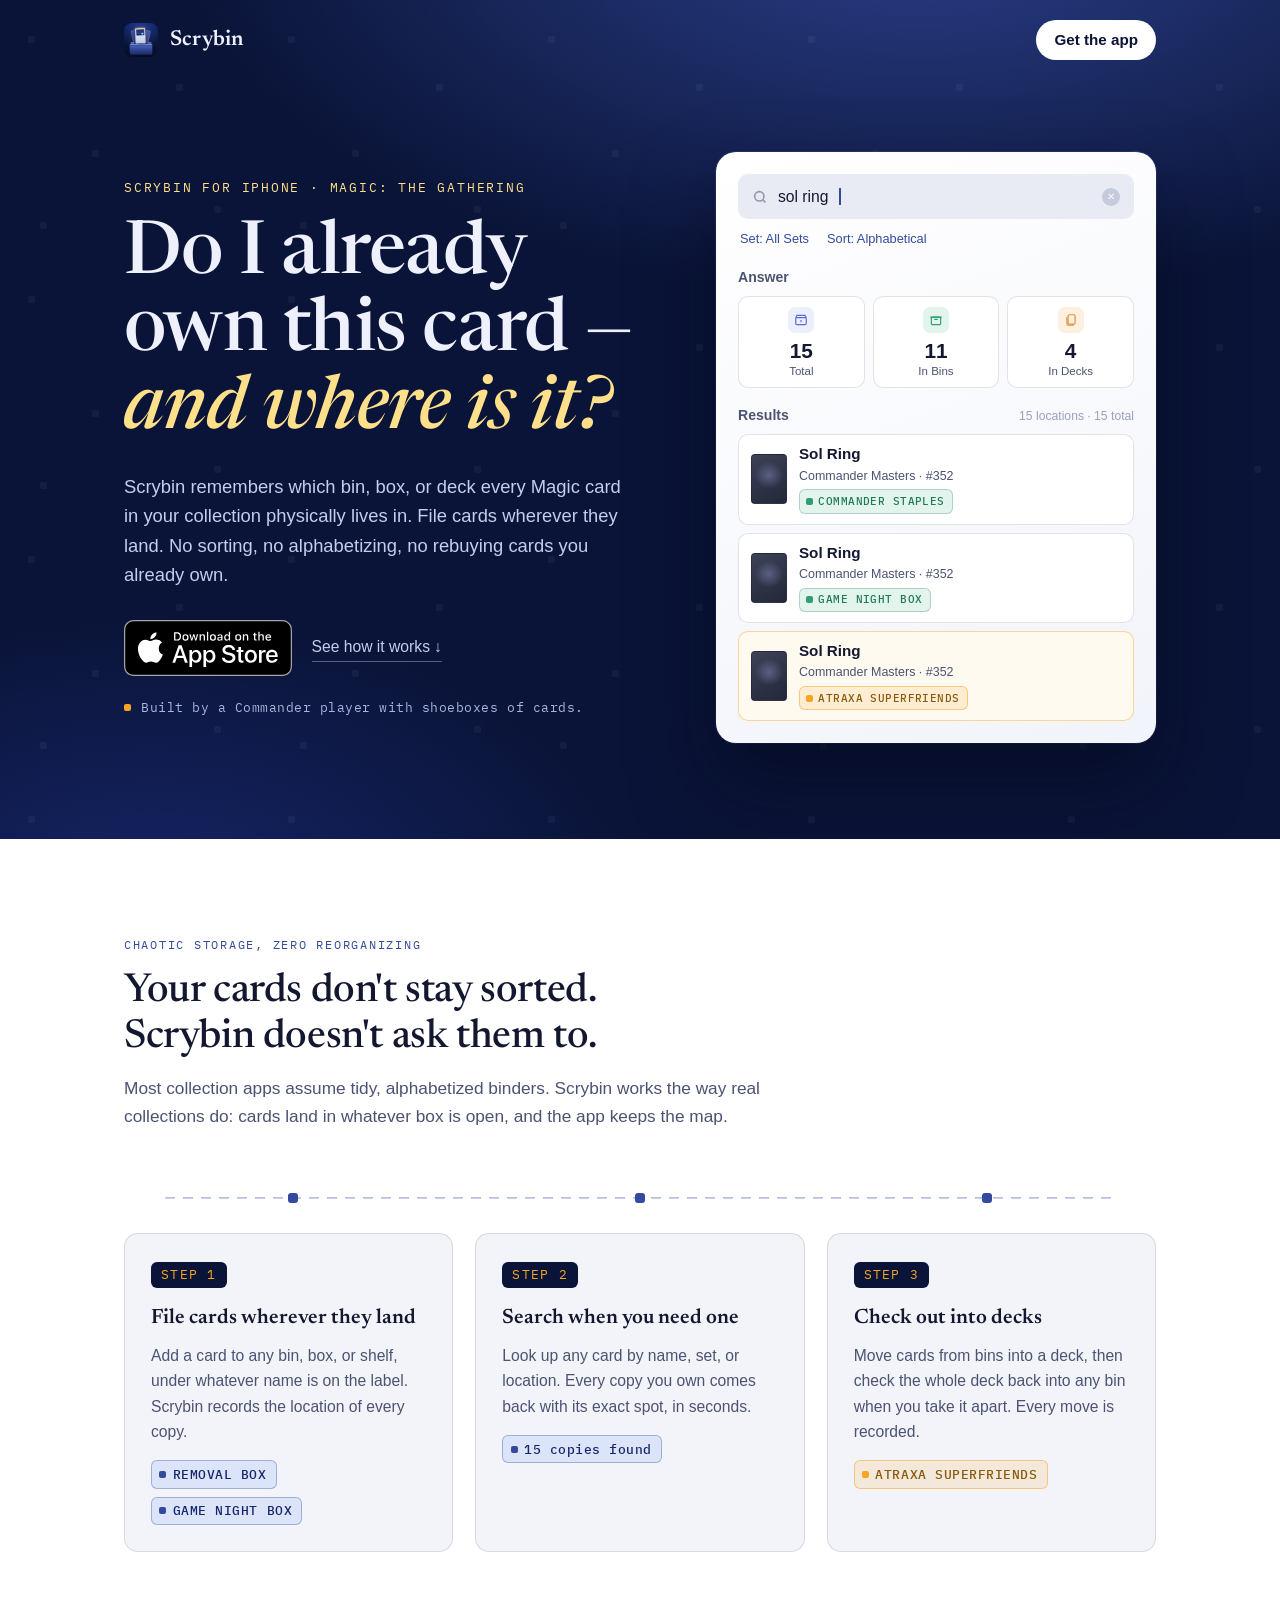
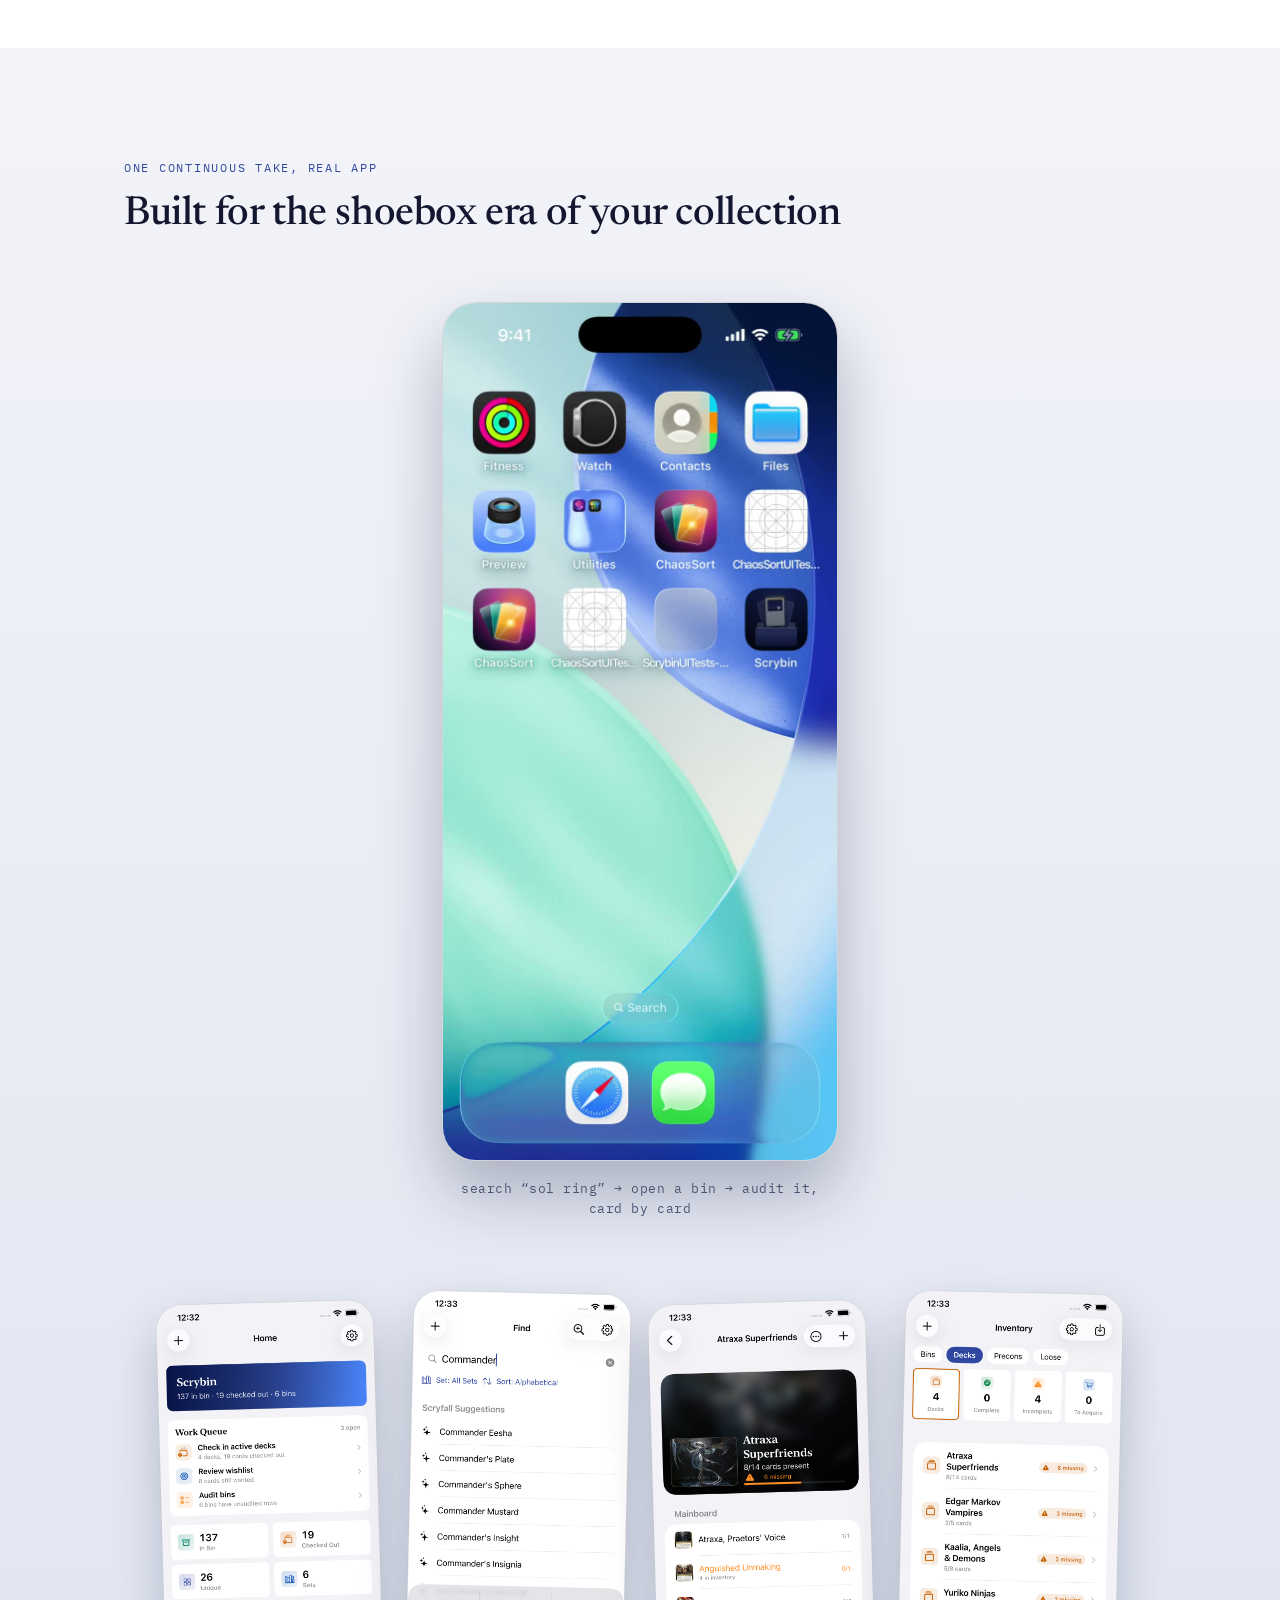
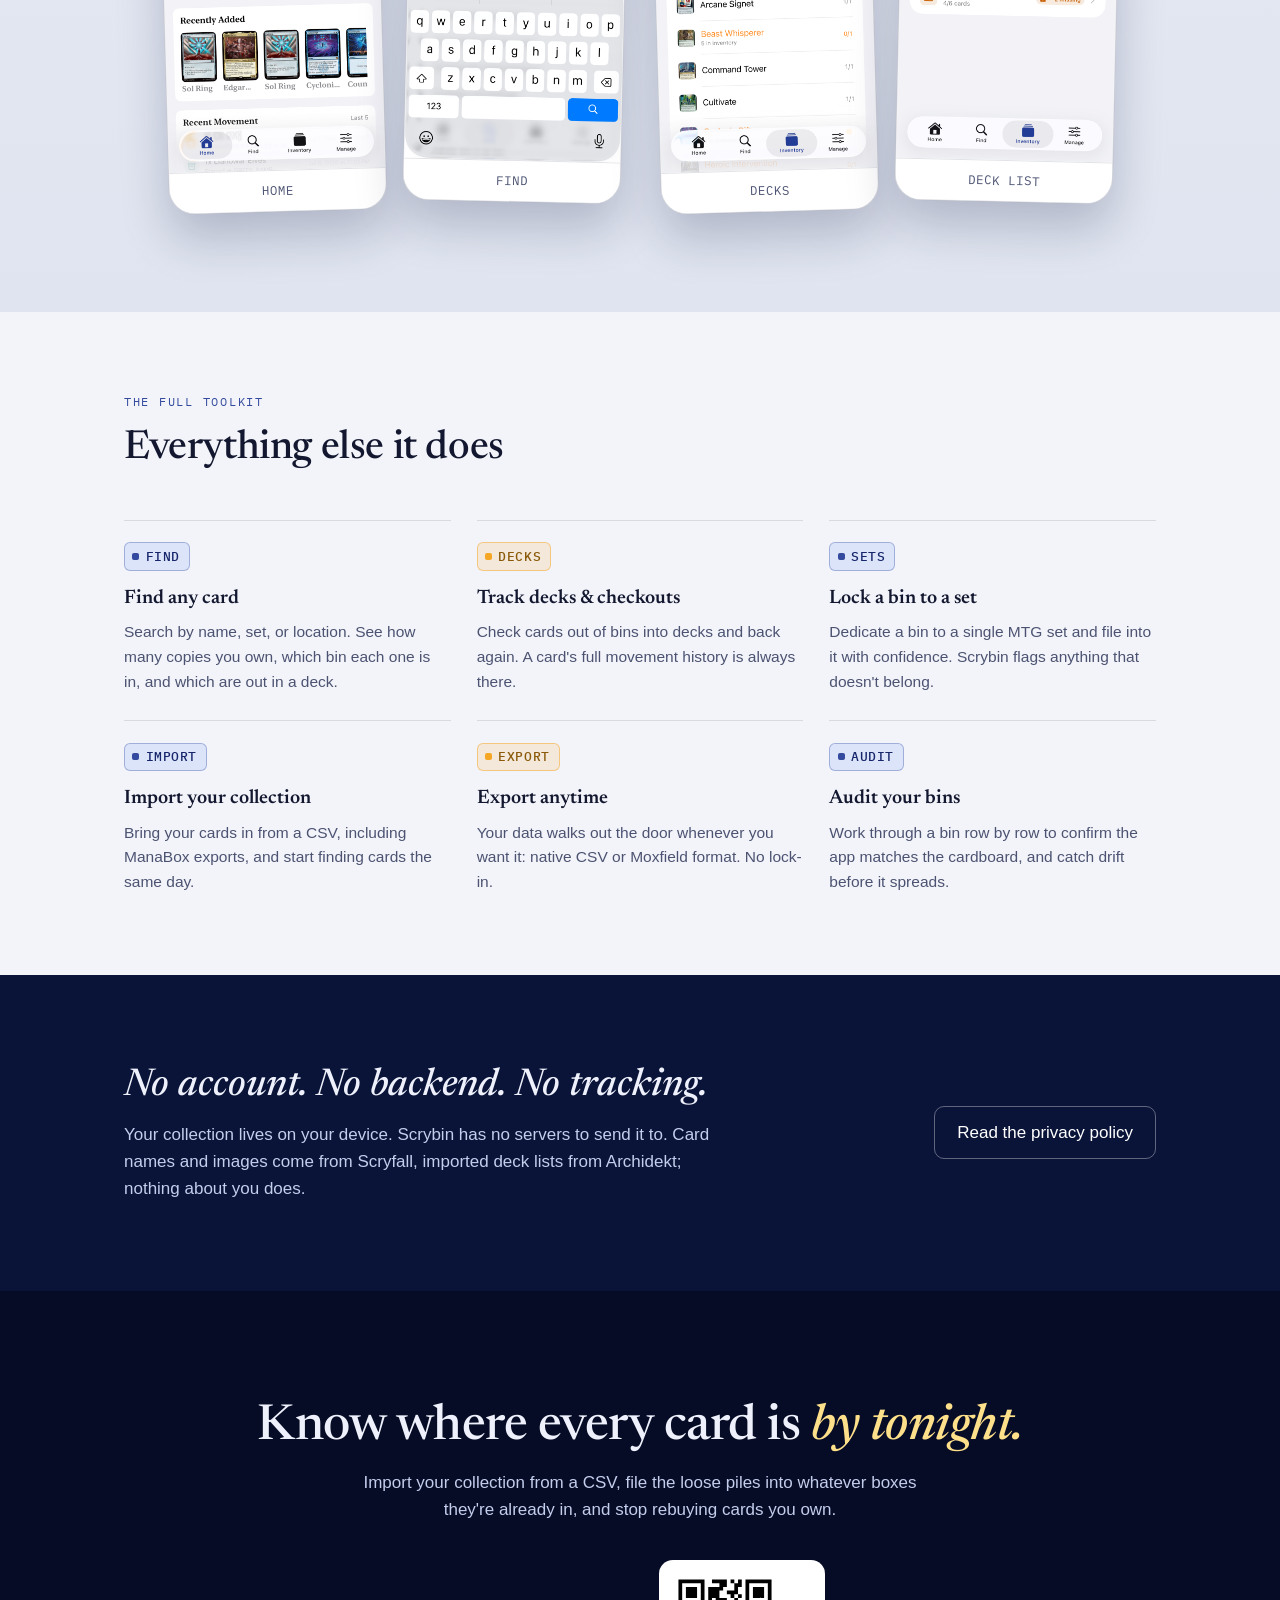
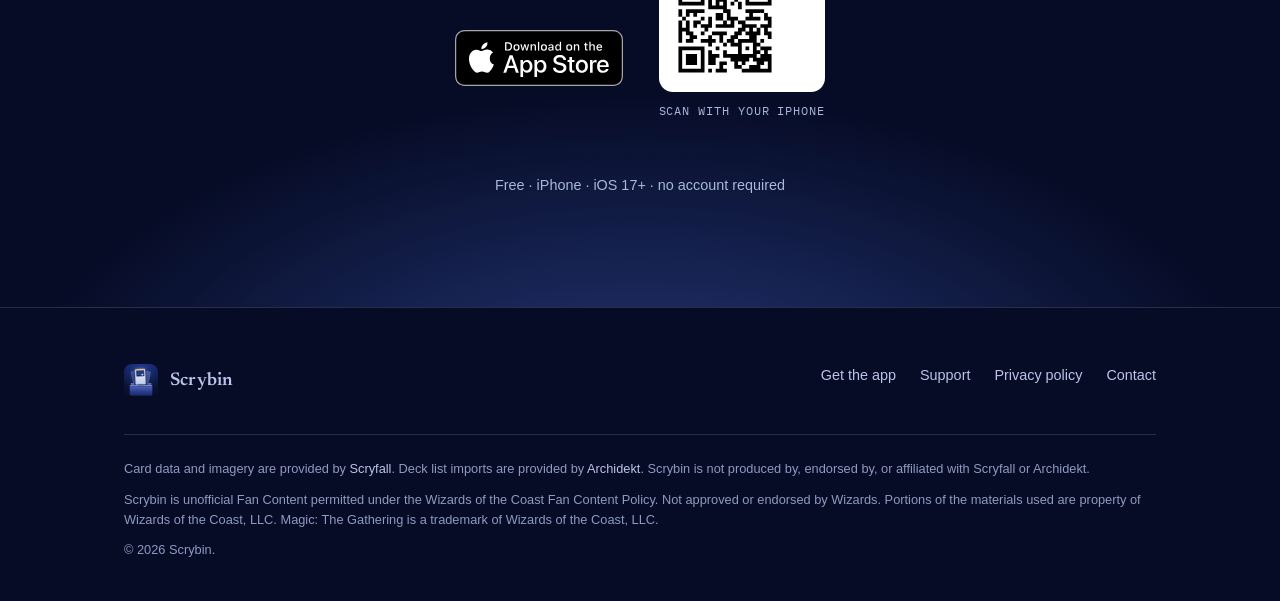
==== commit 6a99f93f: "Animate the how-it-works steps as a card's journey When the section scrolls into view, a rail draws " ====
--- a/index.html
+++ b/index.html
@@ -30,14 +30,12 @@
         <span>Scrybin</span>
       </a>
       <div class="nav-links">
-        <a href="/support">Support</a>
-        <a href="/privacy">Privacy</a>
         <a class="pill" href="#get">Get the app</a>
       </div>
     </nav>
   </div>
 
-  <div class="wrap">
+  <div class="wrap hero-grid">
     <div>
       <p class="eyebrow">Scrybin for iPhone · Magic: The Gathering</p>
       <h1>Do I already own this card — <em>and where is it?</em></h1>
@@ -131,19 +129,25 @@
           <span class="n">STEP 1</span>
           <h3>File cards wherever they land</h3>
           <p>Add a card to any bin, box, or shelf, under whatever name is on the label. Scrybin records the location of every copy.</p>
-          <div class="chips"><span class="chip">A-01</span> <span class="chip">BOX-03</span> <span class="chip">SHELF-B</span></div>
+          <div class="chips"><span class="chip">REMOVAL BOX</span> <span class="chip">GAME NIGHT BOX</span></div>
         </div>
         <div class="step">
           <span class="n">STEP 2</span>
           <h3>Search when you need one</h3>
           <p>Look up any card by name, set, or location. Every copy you own comes back with its exact spot, in seconds.</p>
-          <div class="chips"><span class="chip">3 copies found</span></div>
+          <div class="chips"><span class="chip">15 copies found</span></div>
         </div>
         <div class="step">
           <span class="n">STEP 3</span>
           <h3>Check out into decks</h3>
           <p>Move cards from bins into a deck, then check the whole deck back into any bin when you take it apart. Every move is recorded.</p>
-          <div class="chips"><span class="chip gold">DECK · Mono Red</span></div>
+          <div class="chips"><span class="chip gold">ATRAXA SUPERFRIENDS</span></div>
+        </div>
+        <div class="rail" aria-hidden="true">
+          <span class="traveler"></span>
+          <span class="node n1"></span>
+          <span class="node n2"></span>
+          <span class="node n3"></span>
         </div>
       </div>
     </div>
--- a/styles.css
+++ b/styles.css
@@ -179,7 +179,7 @@
   overflow: hidden;
   position: relative;
 }
-.hero .wrap {
+.hero .hero-grid {
   display: grid;
   grid-template-columns: minmax(0, 1.05fr) minmax(0, 0.95fr);
   gap: 56px;
@@ -278,7 +278,9 @@
   margin-bottom: 18px;
 }
 .answer .searchbar svg { width: 16px; height: 16px; flex: none; opacity: 0.55; }
-.answer .searchbar .q { color: var(--ink); font-weight: 500; }
+/* min-height holds the line box while hero.js empties the query, so the card
+   (and everything below it) doesn't jump between scenarios */
+.answer .searchbar .q { color: var(--ink); font-weight: 500; min-height: 1.6em; }
 .answer .searchbar .caret {
   width: 2px; height: 1.1em;
   background: var(--blue);
@@ -427,24 +429,131 @@
   display: grid;
   grid-template-columns: repeat(3, 1fr);
   gap: 22px;
-  margin-top: 48px;
+  margin-top: 40px;
+  padding-top: 62px;
   position: relative;
 }
-/* the thread that connects the sequence */
-.steps::before {
+
+/* The journey rail: one card's trip across the collection, drawn above the
+   steps. A station sits over each step; the traveler is a little card back. */
+.rail {
+  position: absolute;
+  top: 26px;
+  left: 4%;
+  right: 4%;
+  height: 2px;
+}
+/* the line lives on ::before so the draw-in clip never clips the riders */
+.rail::before {
   content: "";
   position: absolute;
-  top: 38px;
-  left: 8%;
-  right: 8%;
-  border-top: 2px dashed rgba(51, 74, 158, 0.3);
-}
+  inset: 0;
+  background: repeating-linear-gradient(90deg,
+    rgba(51, 74, 158, 0.35) 0 10px, transparent 10px 18px);
+}
+.rail .node {
+  position: absolute;
+  top: -4px;
+  width: 10px; height: 10px;
+  border-radius: 3px;
+  background: var(--blue);
+  transform: translateX(-50%);
+}
+.rail .n1 { left: 13.5%; }
+.rail .n2 { left: 50%; }
+.rail .n3 { left: 86.5%; }
+.rail .traveler {
+  position: absolute;
+  top: -19px;
+  left: 13.5%;
+  width: 27px; height: 38px;
+  margin-left: -13px;
+  border-radius: 4px;
+  border: 1px solid rgba(19, 24, 48, 0.3);
+  background:
+    radial-gradient(60% 40% at 50% 42%, rgba(120, 132, 178, 0.55), transparent 70%),
+    linear-gradient(150deg, #3d4257, #232739);
+  box-shadow: 0 6px 14px rgba(10, 20, 56, 0.3);
+  opacity: 0;
+}
+
 .step {
   background: var(--paper);
   border: 1px solid var(--hairline);
   border-radius: var(--radius);
   padding: 26px;
   position: relative;
+  transition: transform 0.3s ease, box-shadow 0.3s ease;
+}
+
+/* Hover: the same life the screenshot shelf has — lift, and riffle the chips */
+.step:hover {
+  transform: translateY(-5px) rotate(-0.4deg);
+  box-shadow: 0 18px 36px rgba(10, 20, 56, 0.12);
+}
+@media (prefers-reduced-motion: no-preference) {
+  .step:hover .chip { animation: chip-hop 0.45s ease; }
+  .step:hover .chip:nth-child(2) { animation-delay: 0.07s; }
+  .step:hover .chip:nth-child(3) { animation-delay: 0.14s; }
+  .step:hover .chip.gold { animation: chip-hop-gold 0.5s ease; }
+  @keyframes chip-hop {
+    40% { transform: translateY(-5px); }
+  }
+  @keyframes chip-hop-gold {
+    40% { transform: translateY(-5px) rotate(-2.5deg); }
+  }
+}
+
+/* Scroll choreography: hero.js marks .steps as .js, then .play when it enters
+   the viewport. The rail draws, the traveler rides it, and each step pops in
+   as the card reaches its station. Without JS nothing is ever hidden. */
+@media (prefers-reduced-motion: no-preference) {
+  .steps.js .rail::before { clip-path: inset(0 100% 0 0); }
+  .steps.js .rail .node { opacity: 0; }
+  .steps.js:not(.played) .step { opacity: 0; transform: translateY(26px); }
+
+  .steps.play .rail::before {
+    animation: rail-draw 1s ease-out forwards;
+  }
+  .steps.play .rail .traveler { animation: traveler-ride 3.4s 0.5s ease-in-out forwards; }
+  .steps.play .rail .n1 { animation: node-in 0.35s 0.25s ease-out forwards, node-pulse 0.5s 1.1s ease; }
+  .steps.play .rail .n2 { animation: node-in 0.35s 0.55s ease-out forwards, node-pulse 0.5s 2.1s ease; }
+  .steps.play .rail .n3 { animation: node-in 0.35s 0.85s ease-out forwards, node-pulse 0.5s 3.1s ease; }
+
+  .steps.play .step { animation: step-pop 0.55s cubic-bezier(0.2, 0.9, 0.3, 1.2) forwards; }
+  .steps.play .step:nth-of-type(1) { animation-delay: 0.95s; }
+  .steps.play .step:nth-of-type(2) { animation-delay: 1.95s; }
+  .steps.play .step:nth-of-type(3) { animation-delay: 2.95s; }
+  /* once the last card has popped, drop the fill so the hover lift works */
+  .steps.played .step { animation: none; }
+
+  @keyframes rail-draw {
+    to { clip-path: inset(0 0 0 0); }
+  }
+  @keyframes node-in {
+    from { opacity: 0; transform: translateX(-50%) scale(0.4); }
+    to { opacity: 1; transform: translateX(-50%) scale(1); }
+  }
+  @keyframes node-pulse {
+    40% { background: var(--gold); transform: translateX(-50%) scale(1.6); }
+    100% { background: var(--blue); transform: translateX(-50%) scale(1); }
+  }
+  @keyframes traveler-ride {
+    0%   { left: 13.5%; top: -19px; opacity: 0; transform: rotate(-4deg); }
+    6%   { opacity: 1; }
+    18%  { left: 13.5%; top: -19px; transform: rotate(-4deg); }
+    26%  { left: 22%; transform: rotate(3deg); }
+    44%  { left: 50%; transform: rotate(-3deg); }
+    52%  { left: 50%; transform: rotate(0deg); }
+    58%  { left: 60%; transform: rotate(4deg); }
+    76%  { left: 86.5%; transform: rotate(0deg); opacity: 1; }
+    84%  { left: 86.5%; top: -19px; transform: rotate(0deg); opacity: 1; }
+    100% { left: 86.5%; top: 30px; opacity: 0; transform: rotate(6deg) scale(0.85); }
+  }
+  @keyframes step-pop {
+    60% { opacity: 1; }
+    100% { opacity: 1; transform: translateY(0); }
+  }
 }
 .step .n {
   font-family: var(--mono);
@@ -671,7 +780,9 @@
 
 /* ---------- Doc pages (support, privacy) ---------- */
 
-.doc-head { padding: 56px 0 48px; }
+/* longhand: .doc-head shares an element with .wrap, whose 24px side padding
+   a shorthand here would wipe out */
+.doc-head { padding-top: 56px; padding-bottom: 48px; }
 .doc-head h1 {
   font-family: var(--serif);
   font-weight: 500;
@@ -757,19 +868,33 @@
 /* ---------- Responsive ---------- */
 
 @media (max-width: 900px) {
-  .hero .wrap { grid-template-columns: 1fr; gap: 44px; padding-top: 52px; padding-bottom: 64px; }
+  .hero .hero-grid { grid-template-columns: 1fr; gap: 44px; padding-top: 52px; padding-bottom: 64px; }
   .answer { justify-self: start; }
-  .steps { grid-template-columns: 1fr; gap: 16px; }
+  .steps { grid-template-columns: 1fr; gap: 16px; padding-top: 0; }
+  .rail { display: none; }
   .steps::before {
+    content: "";
+    position: absolute;
     top: 24px;
     bottom: 24px;
     left: 30px;
-    right: auto;
-    border-top: none;
-    border-left: 2px dashed rgba(51, 74, 158, 0.3);
+    width: 2px;
+    background: repeating-linear-gradient(180deg,
+      rgba(51, 74, 158, 0.35) 0 10px, transparent 10px 18px);
   }
   .step { margin-left: 60px; }
   .step .n { position: absolute; left: -60px; top: 22px; }
+  @media (prefers-reduced-motion: no-preference) {
+    .steps.js::before { clip-path: inset(0 0 100% 0); }
+    .steps.play::before { animation: thread-drop 1.4s ease-out forwards; }
+    /* no rail to wait for: reveal the steps down the thread */
+    .steps.play .step:nth-of-type(1) { animation-delay: 0.15s; }
+    .steps.play .step:nth-of-type(2) { animation-delay: 0.55s; }
+    .steps.play .step:nth-of-type(3) { animation-delay: 0.95s; }
+    @keyframes thread-drop {
+      to { clip-path: inset(0 0 0 0); }
+    }
+  }
   .features { grid-template-columns: 1fr 1fr; }
   .shelf {
     overflow-x: auto;
@@ -807,9 +932,6 @@
   .appstore-badge { width: 100%; text-align: center; }
   .appstore-badge img { height: 60px; margin: 0 auto; }
   .features { grid-template-columns: 1fr; }
-  .nav-links { gap: 14px; }
-  .nav-links a.pill { padding: 7px 14px; }
-  .site-head .nav { gap: 12px; }
   .brand { gap: 9px; }
   .brand img { width: 30px; height: 30px; }
   .brand span { font-size: 1.2rem; }
